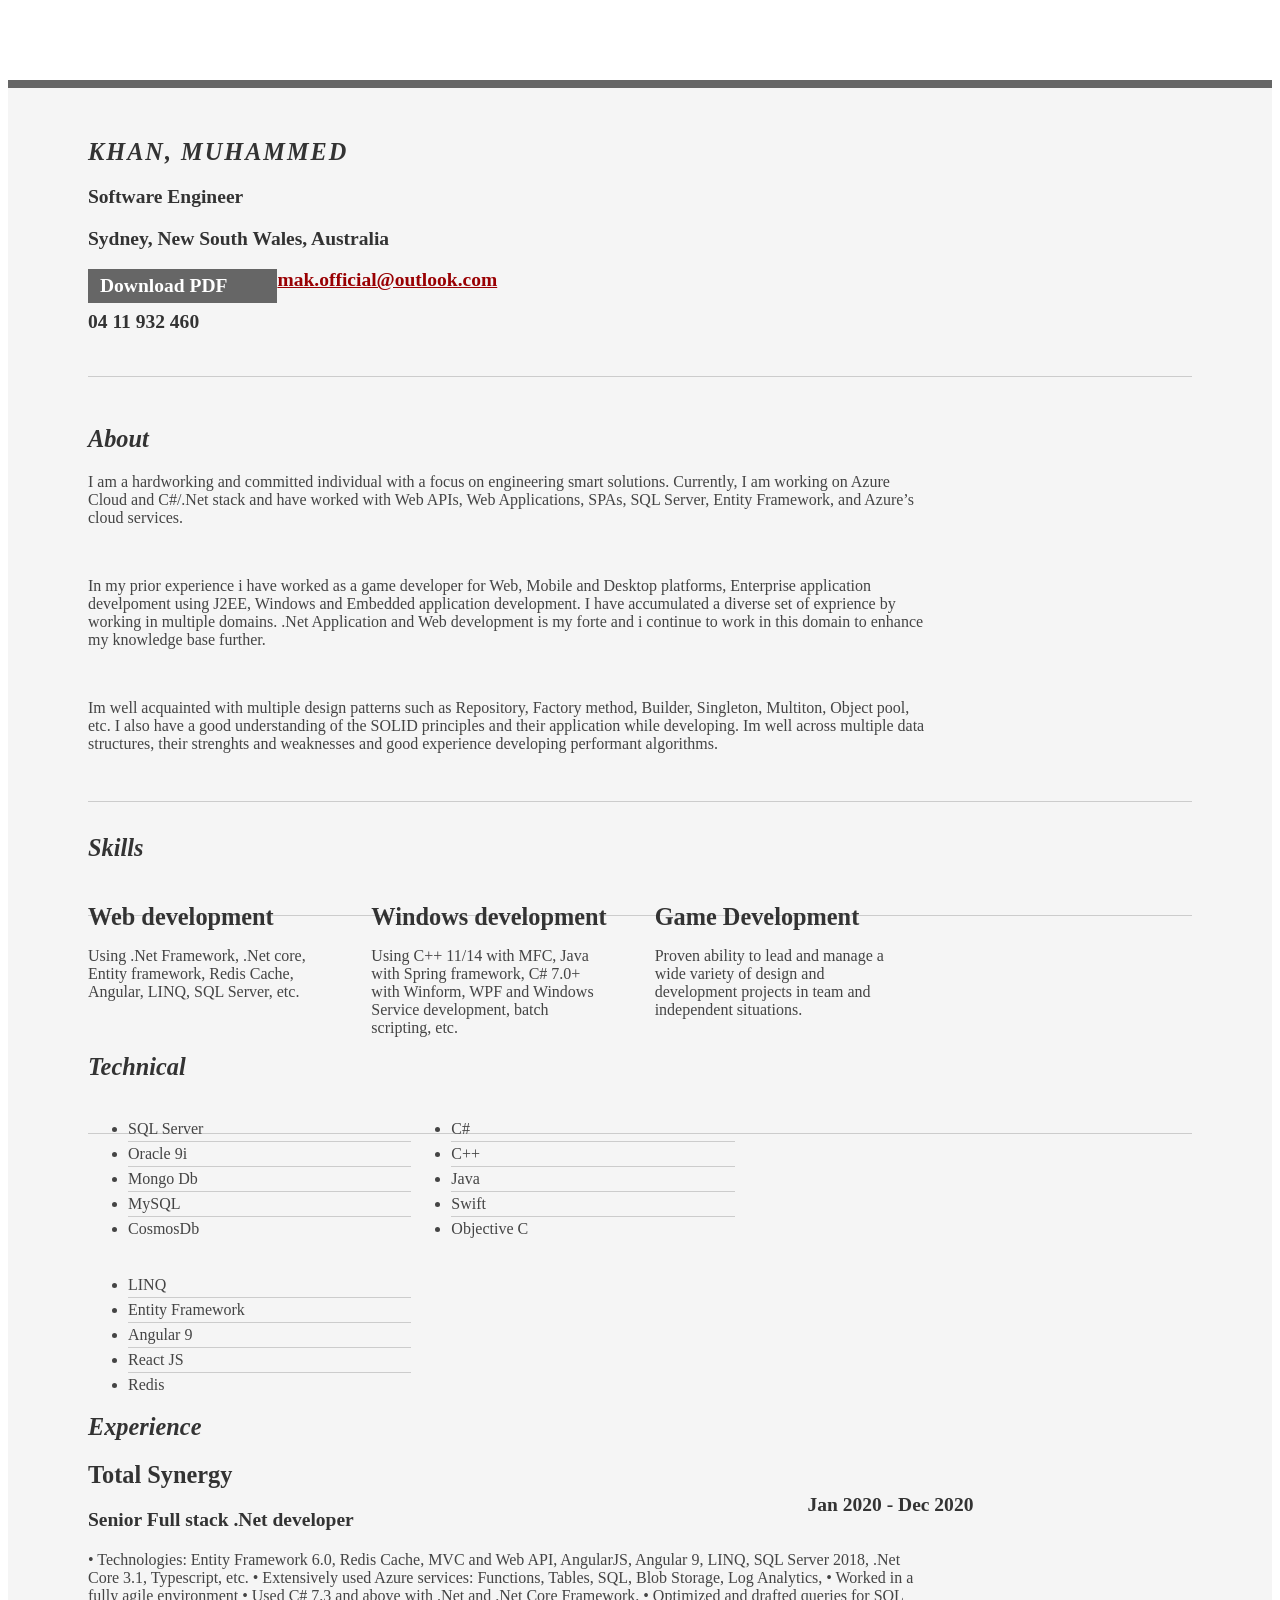
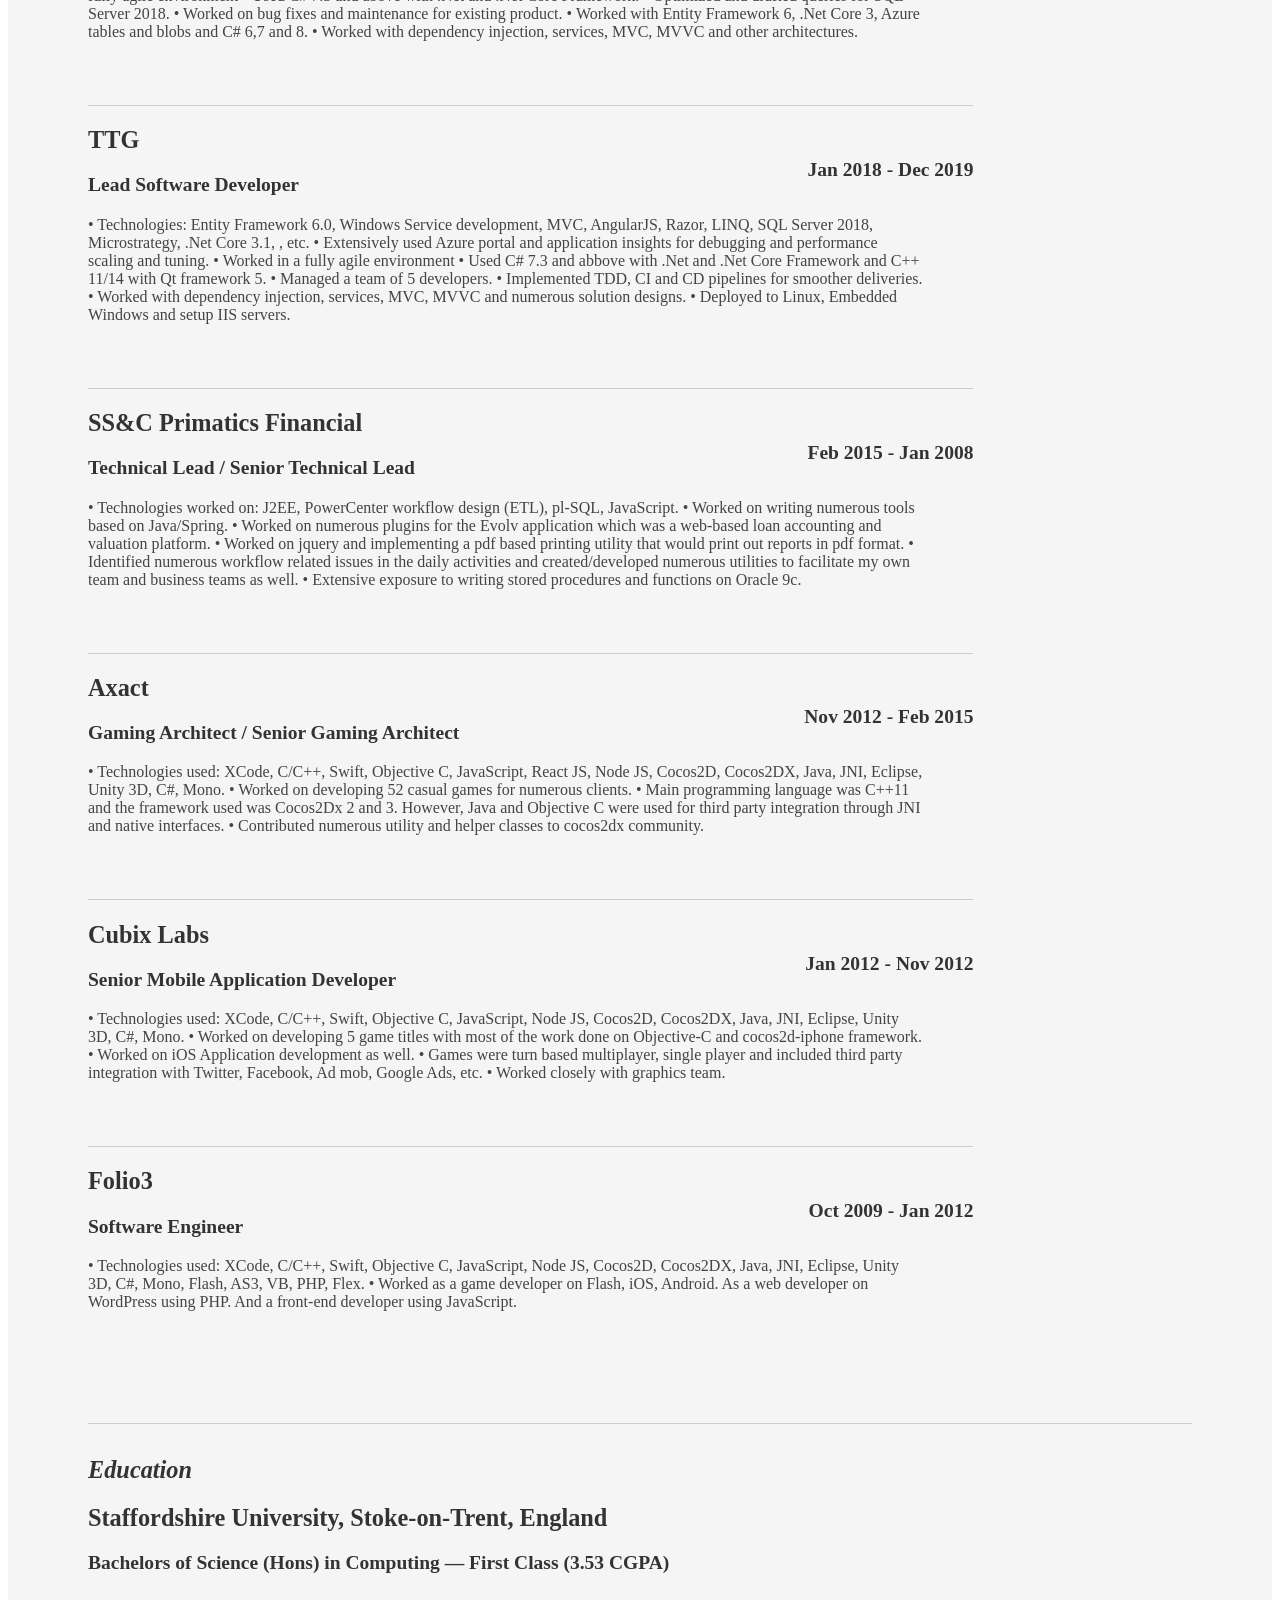
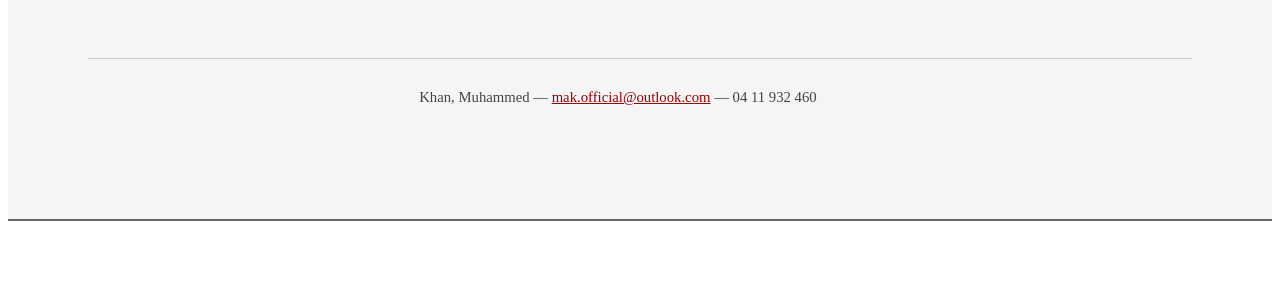
==== index.html @ 6947b2d6 "added icons" ====
<!DOCTYPE html PUBLIC "-//W3C//DTD XHTML 1.0 Strict//EN" "http://www.w3.org/TR/xhtml1/DTD/xhtml1-strict.dtd">
<html>
<head>

	<title>Khan, Muhammed | Software Engineer | mak.official@outlook.com</title>
	<meta http-equiv="content-type" content="text/html; charset=utf-8" />

	<meta name="keywords" content="" />
	<meta name="description" content="" />

	<link rel="apple-touch-icon" sizes="57x57" href="ico/apple-icon-57x57.png">
	<link rel="apple-touch-icon" sizes="60x60" href="ico/apple-icon-60x60.png">
	<link rel="apple-touch-icon" sizes="72x72" href="ico/apple-icon-72x72.png">
	<link rel="apple-touch-icon" sizes="76x76" href="ico/apple-icon-76x76.png">
	<link rel="apple-touch-icon" sizes="114x114" href="ico/apple-icon-114x114.png">
	<link rel="apple-touch-icon" sizes="120x120" href="ico/apple-icon-120x120.png">
	<link rel="apple-touch-icon" sizes="144x144" href="ico/apple-icon-144x144.png">
	<link rel="apple-touch-icon" sizes="152x152" href="ico/apple-icon-152x152.png">
	<link rel="apple-touch-icon" sizes="180x180" href="ico/apple-icon-180x180.png">
	<link rel="icon" type="image/png" sizes="192x192"  href="ico/android-icon-192x192.png">
	<link rel="icon" type="image/png" sizes="32x32" href="ico/favicon-32x32.png">
	<link rel="icon" type="image/png" sizes="96x96" href="ico/favicon-96x96.png">
	<link rel="icon" type="image/png" sizes="16x16" href="ico/favicon-16x16.png">
	<link rel="manifest" href="ico/manifest.json">
	<meta name="msapplication-TileColor" content="#ffffff">
	<meta name="msapplication-TileImage" content="ico/ms-icon-144x144.png">
	<meta name="theme-color" content="#ffffff">

	<link rel="stylesheet" type="text/css" href="http://yui.yahooapis.com/2.7.0/build/reset-fonts-grids/reset-fonts-grids.css" media="all" /> 
	<link rel="stylesheet" type="text/css" href="resume.css" media="all" />

</head>
<body>

<div id="doc2" class="yui-t7">
	<div id="inner">
	
		<div id="hd">
			<div class="yui-gc">
				<div class="yui-u first">
					<h2><b>Khan, Muhammed</b></h2>
					<h3>Software Engineer</h3>
					<h3>Sydney, New South Wales, Australia</h3>
				</div>

				<div class="yui-u">
					<div class="contact-info">
						<h3><a id="pdf" href="./resume-2020.pdf">Download PDF</a></h3>
						<h3><a href="mailto:name@yourdomain.com">mak.official@outlook.com</a></h3>
						<h3>04 11 932 460</h3>
					</div><!--// .contact-info -->
				</div>
			</div><!--// .yui-gc -->
		</div><!--// hd -->

		<div id="bd">
			<div id="yui-main">
				<div class="yui-b">

					<div class="yui-gf">
						<div class="yui-u first">
							<h2>About</h2>
						</div>
						<div class="yui-u">
							<p>
								I am a hardworking and committed individual with a focus on engineering smart solutions. Currently, I am working on Azure Cloud and C#/.Net stack and have worked with Web APIs, Web Applications, SPAs, SQL Server, Entity Framework, and Azure’s cloud services. 
							</p>
							&nbsp;
							<p>
								In my prior experience i have worked as a game developer for Web, Mobile and Desktop platforms, Enterprise application develpoment using J2EE, Windows and Embedded application development. I have accumulated a diverse set of exprience by working in multiple domains. .Net Application and Web development is my forte and i continue to work in this domain to enhance my knowledge base further. 
							</p>
							&nbsp;
							<p>
								Im well acquainted with multiple design patterns such as Repository, Factory method, Builder, Singleton, Multiton, Object pool, etc. I also have a good understanding of the SOLID principles and their application while developing. Im well across multiple data structures, their strenghts and weaknesses and good experience developing performant algorithms. 
							</p>
						</div>
					</div><!--// .yui-gf -->

					<div class="yui-gf">
						<div class="yui-u first">
							<h2>Skills</h2>
						</div>
						<div class="yui-u">
							<div class="talent">
								<h2>Web development</h2>
								<p>Using .Net Framework, .Net core, Entity framework, Redis Cache, Angular, LINQ, SQL Server, etc.</p>
							</div>

							<div class="talent">
								<h2>Windows development</h2>
								<p>Using C++ 11/14 with MFC, Java with Spring framework, C# 7.0+ with Winform, WPF and Windows Service development, batch scripting, etc.</p>
							</div>

							<div class="talent">
								<h2>Game Development</h2>
								<p>Proven ability to lead and manage a wide variety of design and development projects in team and independent situations.</p>
							</div>
						</div>
					</div><!--// .yui-gf -->

					<div class="yui-gf">
						<div class="yui-u first">
							<h2>Technical</h2>
						</div>
						<div class="yui-u">
							<ul class="talent">
								<li>SQL Server</li>
								<li>Oracle 9i</li>
								<li>Mongo Db</li>
								<li>MySQL</li>
								<li class="last">CosmosDb</li>
							</ul>

							<ul class="talent">
								<li>C#</li>
								<li>C++</li>
								<li>Java</li>
								<li>Swift</li>
								<li class="last">Objective C</li>
							</ul>

							<ul class="talent">
								<li>LINQ</li>
								<li>Entity Framework</li>
								<li>Angular 9</li>
								<li>React JS</li>
								<li class="last">Redis</li>
							</ul>
						</div>
					</div><!--// .yui-gf-->

					<div class="yui-gf">
	
						<div class="yui-u first">
							<h2>Experience</h2>
						</div><!--// .yui-u -->

						<div class="yui-u">

							<div class="job">
								<h2>Total Synergy</h2>
								<h3>Senior Full stack .Net developer</h3>
								<h4>Jan 2020 - Dec 2020</h4>
								<p> •	Technologies: Entity Framework 6.0, Redis Cache, MVC and Web API, AngularJS, Angular 9, LINQ, SQL Server 2018, .Net Core 3.1, Typescript, etc. 
									•	Extensively used Azure services: Functions, Tables, SQL, Blob Storage, Log Analytics, 
									•	Worked in a fully agile environment
									•	Used C# 7.3 and above with .Net and .Net Core Framework. 
									•	Optimized and drafted queries for SQL Server 2018.
									•	Worked on bug fixes and maintenance for existing product. 
									•	Worked with Entity Framework 6, .Net Core 3, Azure tables and blobs and C# 6,7 and 8. 
									•	Worked with dependency injection, services, MVC, MVVC and other architectures.  
							    </p>
							</div>

							<div class="job">
								<h2>TTG</h2>
								<h3>Lead Software Developer</h3>
								<h4>Jan 2018 - Dec 2019</h4>
								<p> •	Technologies: Entity Framework 6.0, Windows Service development, MVC, AngularJS, Razor, LINQ, SQL Server 2018, Microstrategy, .Net Core 3.1, , etc. 
									•	Extensively used Azure portal and application insights for debugging and performance scaling and tuning. 
									•	Worked in a fully agile environment
									•	Used C# 7.3 and abbove with .Net and .Net Core Framework and C++ 11/14 with Qt framework 5.
									•	Managed a team of 5 developers. 
									•	Implemented TDD, CI and CD pipelines for smoother deliveries. 
									•	Worked with dependency injection, services, MVC, MVVC and numerous solution designs. 
									•	Deployed to Linux, Embedded Windows and setup IIS servers. 
							    </p>
							</div>

							<div class="job">
								<h2>SS&C Primatics Financial</h2>
								<h3>Technical Lead / Senior Technical Lead</h3>
								<h4>Feb 2015 - Jan 2008</h4>
								<p> •	Technologies worked on: J2EE, PowerCenter workflow design (ETL), pl-SQL, JavaScript.
									•	Worked on writing numerous tools based on Java/Spring.
									•	Worked on numerous plugins for the Evolv application which was a web-based loan accounting and valuation platform.
									•	Worked on jquery and implementing a pdf based printing utility that would print out reports in pdf format. 
									•	Identified numerous workflow related issues in the daily activities and created/developed numerous utilities to facilitate my own team and business teams as well. 
									•	Extensive exposure to writing stored procedures and functions on Oracle 9c. 
								</p>
							</div>

							<div class="job">
								<h2>Axact</h2>
								<h3>Gaming Architect / Senior Gaming Architect</h3>
								<h4>Nov 2012 - Feb 2015</h4>
								<p> •	Technologies used: XCode, C/C++, Swift, Objective C, JavaScript, React JS, Node JS, Cocos2D, Cocos2DX, Java, JNI, Eclipse, Unity 3D, C#, Mono. 
									•	Worked on developing 52 casual games for numerous clients.
									•	Main programming language was C++11 and the framework used was Cocos2Dx 2 and 3. However, Java and Objective C were used for third party integration through JNI and native interfaces. 
									•	Contributed numerous utility and helper classes to cocos2dx community. 
								</p>
							</div>

							<div class="job">
								<h2>Cubix Labs</h2>
								<h3>Senior Mobile Application Developer</h3>
								<h4>Jan 2012 - Nov 2012</h4>
								<p> •	Technologies used: XCode, C/C++, Swift, Objective C, JavaScript, Node JS, Cocos2D, Cocos2DX, Java, JNI, Eclipse, Unity 3D, C#, Mono. 
									•	Worked on developing 5 game titles with most of the work done on Objective-C and cocos2d-iphone framework. 
									•	Worked on iOS Application development as well. 
									•	Games were turn based multiplayer, single player and included third party integration with Twitter, Facebook, Ad mob, Google Ads, etc. 
									•	Worked closely with graphics team. 
								</p>
							</div>

							<div class="job last">
								<h2>Folio3</h2>
								<h3>Software Engineer</h3>
								<h4>Oct 2009 - Jan 2012</h4>
								<p> •	Technologies used: XCode, C/C++, Swift, Objective C, JavaScript, Node JS, Cocos2D, Cocos2DX, Java, JNI, Eclipse, Unity 3D, C#, Mono, Flash, AS3, VB, PHP, Flex. 
									•	Worked as a game developer on Flash, iOS, Android. As a web developer on WordPress using PHP. And a front-end developer using JavaScript. 
								</p>
							</div>

						</div><!--// .yui-u -->
					</div><!--// .yui-gf -->


					<div class="yui-gf last">
						<div class="yui-u first">
							<h2>Education</h2>
						</div>
						<div class="yui-u">
							<h2>Staffordshire University, Stoke-on-Trent, England</h2>
							<h3>Bachelors of Science (Hons) in Computing &mdash; <strong>First Class (3.53 CGPA)</strong> </h3>
						</div>
					</div><!--// .yui-gf -->


				</div><!--// .yui-b -->
			</div><!--// yui-main -->
		</div><!--// bd -->

		<div id="ft">
			<p>Khan, Muhammed &mdash; <a href="mailto:name@yourdomain.com">mak.official@outlook.com</a> &mdash; 04 11 932 460</p>
		</div><!--// footer -->

	</div><!-- // inner -->


</div><!--// doc -->


</body>
</html>
---- resume.css ----
/*
---------------------------------------------------------------------------------
	STRIPPED DOWN RESUME TEMPLATE
    html resume

    v0.9: 5/28/09

    design and code by: thingsthatarebrown.com 
                        (matt brown)
---------------------------------------------------------------------------------
*/


.msg { padding: 10px; background: #222; position: relative; }
.msg h1 { color: #fff;  }
.msg a { margin-left: 20px; background: #408814; color: white; padding: 4px 8px; text-decoration: none; }
.msg a:hover { background: #266400; }

/* //-- yui-grids style overrides -- */
body { font-family: Georgia; color: #444; }
#inner { padding: 10px 80px; margin: 80px auto; background: #f5f5f5; border: solid #666; border-width: 8px 0 2px 0; }
.yui-gf { margin-bottom: 2em; padding-bottom: 2em; border-bottom: 1px solid #ccc; }

/* //-- header, body, footer -- */
#hd { margin: 2.5em 0 3em 0; padding-bottom: 1.5em; border-bottom: 1px solid #ccc }
#hd h2 { text-transform: uppercase; letter-spacing: 2px; }
#bd, #ft { margin-bottom: 2em; }

/* //-- footer -- */
#ft { padding: 1em 0 5em 0; font-size: 92%; border-top: 1px solid #ccc; text-align: center; }
#ft p { margin-bottom: 0; text-align: center;   }

/* //-- core typography and style -- */
#hd h1 { font-size: 48px; text-transform: uppercase; letter-spacing: 3px; }
h2 { font-size: 152% }
h3, h4 { font-size: 122%; }
h1, h2, h3, h4 { color: #333; }
p { font-size: 100%; line-height: 18px; padding-right: 3em; }
a { color: #990003 }
a:hover { text-decoration: none; }
strong { font-weight: bold; }
li { line-height: 24px; border-bottom: 1px solid #ccc; }
p.enlarge { font-size: 144%; padding-right: 6.5em; line-height: 24px; }
p.enlarge span { color: #000 }
.contact-info { margin-top: 7px; }
.first h2 { font-style: italic; }
.last { border-bottom: 0 }


/* //-- section styles -- */

a#pdf { display: block; float: left; background: #666; color: white; padding: 6px 50px 6px 12px; margin-bottom: 6px; text-decoration: none;  }
a#pdf:hover { background: #222; }

.job { position: relative; margin-bottom: 1em; padding-bottom: 1em; border-bottom: 1px solid #ccc; }
.job h4 { position: absolute; top: 0.35em; right: 0 }
.job p { margin: 0.75em 0 3em 0; }

.last { border: none; }
.skills-list {  }
.skills-list ul { margin: 0; }
.skills-list li { margin: 3px 0; padding: 3px 0; }
.skills-list li span { font-size: 152%; display: block; margin-bottom: -2px; padding: 0 }
.talent { width: 32%; float: left }
.talent h2 { margin-bottom: 6px; }

#srt-ttab { margin-bottom: 100px; text-align: center;  }
#srt-ttab img.last { margin-top: 20px }

/* --// override to force 1/8th width grids -- */
.yui-gf .yui-u{width:80.2%;}
.yui-gf div.first{width:12.3%;}
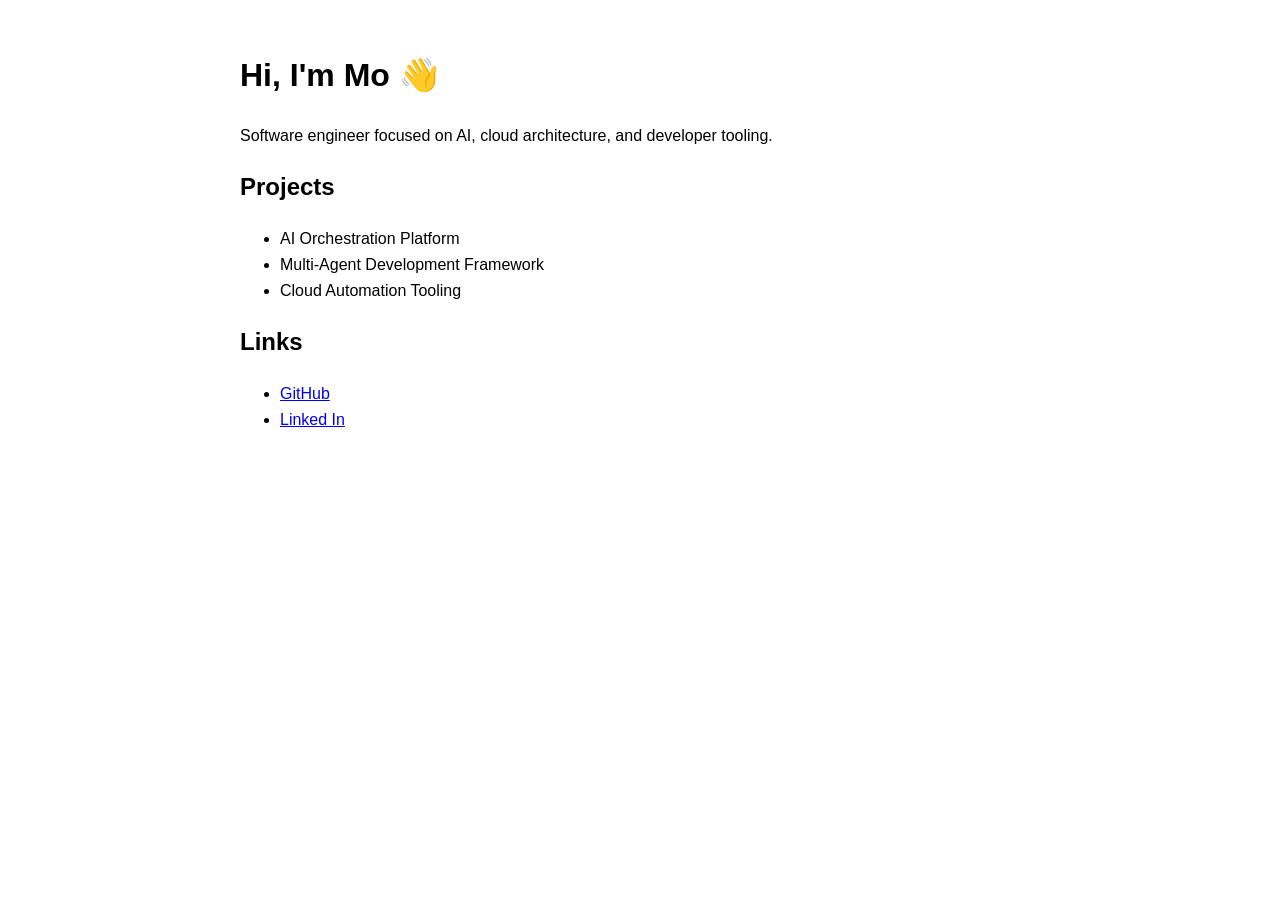
==== commit 60ee932d: "Add initial index.html for personal webpage" ====
--- a/index.html
+++ b/index.html
@@ -1,246 +1,34 @@
-<!DOCTYPE html PUBLIC "-//W3C//DTD XHTML 1.0 Strict//EN" "http://www.w3.org/TR/xhtml1/DTD/xhtml1-strict.dtd">
+<!DOCTYPE html>
 <html>
 <head>
-
-	<title>Khan, Muhammed | Software Engineer | mak.official@outlook.com</title>
-	<meta http-equiv="content-type" content="text/html; charset=utf-8" />
-
-	<meta name="keywords" content="" />
-	<meta name="description" content="" />
-
-	<link rel="apple-touch-icon" sizes="57x57" href="ico/apple-icon-57x57.png">
-	<link rel="apple-touch-icon" sizes="60x60" href="ico/apple-icon-60x60.png">
-	<link rel="apple-touch-icon" sizes="72x72" href="ico/apple-icon-72x72.png">
-	<link rel="apple-touch-icon" sizes="76x76" href="ico/apple-icon-76x76.png">
-	<link rel="apple-touch-icon" sizes="114x114" href="ico/apple-icon-114x114.png">
-	<link rel="apple-touch-icon" sizes="120x120" href="ico/apple-icon-120x120.png">
-	<link rel="apple-touch-icon" sizes="144x144" href="ico/apple-icon-144x144.png">
-	<link rel="apple-touch-icon" sizes="152x152" href="ico/apple-icon-152x152.png">
-	<link rel="apple-touch-icon" sizes="180x180" href="ico/apple-icon-180x180.png">
-	<link rel="icon" type="image/png" sizes="192x192"  href="ico/android-icon-192x192.png">
-	<link rel="icon" type="image/png" sizes="32x32" href="ico/favicon-32x32.png">
-	<link rel="icon" type="image/png" sizes="96x96" href="ico/favicon-96x96.png">
-	<link rel="icon" type="image/png" sizes="16x16" href="ico/favicon-16x16.png">
-	<link rel="manifest" href="ico/manifest.json">
-	<meta name="msapplication-TileColor" content="#ffffff">
-	<meta name="msapplication-TileImage" content="ico/ms-icon-144x144.png">
-	<meta name="theme-color" content="#ffffff">
-
-	<link rel="stylesheet" type="text/css" href="http://yui.yahooapis.com/2.7.0/build/reset-fonts-grids/reset-fonts-grids.css" media="all" /> 
-	<link rel="stylesheet" type="text/css" href="resume.css" media="all" />
-
+  <title>Muhammed Ali Khan</title>
+  <style>
+    body {
+      font-family: Arial, sans-serif;
+      max-width: 800px;
+      margin: 50px auto;
+      line-height: 1.6;
+    }
+  </style>
 </head>
 <body>
+  <h1>Hi, I'm Mo 👋</h1>
 
-<div id="doc2" class="yui-t7">
-	<div id="inner">
-	
-		<div id="hd">
-			<div class="yui-gc">
-				<div class="yui-u first">
-					<h2><b>Khan, Muhammed</b></h2>
-					<h3>Software Engineer</h3>
-					<h3>Sydney, New South Wales, Australia</h3>
-				</div>
+  <p>
+    Software engineer focused on AI, cloud architecture, and developer tooling.
+  </p>
 
-				<div class="yui-u">
-					<div class="contact-info">
-						<h3><a id="pdf" href="./resume-2020.pdf">Download PDF</a></h3>
-						<h3><a href="mailto:name@yourdomain.com">mak.official@outlook.com</a></h3>
-						<h3>04 11 932 460</h3>
-					</div><!--// .contact-info -->
-				</div>
-			</div><!--// .yui-gc -->
-		</div><!--// hd -->
+  <h2>Projects</h2>
+  <ul>
+    <li>AI Orchestration Platform</li>
+    <li>Multi-Agent Development Framework</li>
+    <li>Cloud Automation Tooling</li>
+  </ul>
 
-		<div id="bd">
-			<div id="yui-main">
-				<div class="yui-b">
-
-					<div class="yui-gf">
-						<div class="yui-u first">
-							<h2>About</h2>
-						</div>
-						<div class="yui-u">
-							<p>
-								I am a hardworking and committed individual with a focus on engineering smart solutions. Currently, I am working on Azure Cloud and C#/.Net stack and have worked with Web APIs, Web Applications, SPAs, SQL Server, Entity Framework, and Azure’s cloud services. 
-							</p>
-							&nbsp;
-							<p>
-								In my prior experience i have worked as a game developer for Web, Mobile and Desktop platforms, Enterprise application develpoment using J2EE, Windows and Embedded application development. I have accumulated a diverse set of exprience by working in multiple domains. .Net Application and Web development is my forte and i continue to work in this domain to enhance my knowledge base further. 
-							</p>
-							&nbsp;
-							<p>
-								Im well acquainted with multiple design patterns such as Repository, Factory method, Builder, Singleton, Multiton, Object pool, etc. I also have a good understanding of the SOLID principles and their application while developing. Im well across multiple data structures, their strenghts and weaknesses and good experience developing performant algorithms. 
-							</p>
-						</div>
-					</div><!--// .yui-gf -->
-
-					<div class="yui-gf">
-						<div class="yui-u first">
-							<h2>Skills</h2>
-						</div>
-						<div class="yui-u">
-							<div class="talent">
-								<h2>Web development</h2>
-								<p>Using .Net Framework, .Net core, Entity framework, Redis Cache, Angular, LINQ, SQL Server, etc.</p>
-							</div>
-
-							<div class="talent">
-								<h2>Windows development</h2>
-								<p>Using C++ 11/14 with MFC, Java with Spring framework, C# 7.0+ with Winform, WPF and Windows Service development, batch scripting, etc.</p>
-							</div>
-
-							<div class="talent">
-								<h2>Game Development</h2>
-								<p>Proven ability to lead and manage a wide variety of design and development projects in team and independent situations.</p>
-							</div>
-						</div>
-					</div><!--// .yui-gf -->
-
-					<div class="yui-gf">
-						<div class="yui-u first">
-							<h2>Technical</h2>
-						</div>
-						<div class="yui-u">
-							<ul class="talent">
-								<li>SQL Server</li>
-								<li>Oracle 9i</li>
-								<li>Mongo Db</li>
-								<li>MySQL</li>
-								<li class="last">CosmosDb</li>
-							</ul>
-
-							<ul class="talent">
-								<li>C#</li>
-								<li>C++</li>
-								<li>Java</li>
-								<li>Swift</li>
-								<li class="last">Objective C</li>
-							</ul>
-
-							<ul class="talent">
-								<li>LINQ</li>
-								<li>Entity Framework</li>
-								<li>Angular 9</li>
-								<li>React JS</li>
-								<li class="last">Redis</li>
-							</ul>
-						</div>
-					</div><!--// .yui-gf-->
-
-					<div class="yui-gf">
-	
-						<div class="yui-u first">
-							<h2>Experience</h2>
-						</div><!--// .yui-u -->
-
-						<div class="yui-u">
-
-							<div class="job">
-								<h2>Total Synergy</h2>
-								<h3>Senior Full stack .Net developer</h3>
-								<h4>Jan 2020 - Dec 2020</h4>
-								<p> •	Technologies: Entity Framework 6.0, Redis Cache, MVC and Web API, AngularJS, Angular 9, LINQ, SQL Server 2018, .Net Core 3.1, Typescript, etc. 
-									•	Extensively used Azure services: Functions, Tables, SQL, Blob Storage, Log Analytics, 
-									•	Worked in a fully agile environment
-									•	Used C# 7.3 and above with .Net and .Net Core Framework. 
-									•	Optimized and drafted queries for SQL Server 2018.
-									•	Worked on bug fixes and maintenance for existing product. 
-									•	Worked with Entity Framework 6, .Net Core 3, Azure tables and blobs and C# 6,7 and 8. 
-									•	Worked with dependency injection, services, MVC, MVVC and other architectures.  
-							    </p>
-							</div>
-
-							<div class="job">
-								<h2>TTG</h2>
-								<h3>Lead Software Developer</h3>
-								<h4>Jan 2018 - Dec 2019</h4>
-								<p> •	Technologies: Entity Framework 6.0, Windows Service development, MVC, AngularJS, Razor, LINQ, SQL Server 2018, Microstrategy, .Net Core 3.1, , etc. 
-									•	Extensively used Azure portal and application insights for debugging and performance scaling and tuning. 
-									•	Worked in a fully agile environment
-									•	Used C# 7.3 and abbove with .Net and .Net Core Framework and C++ 11/14 with Qt framework 5.
-									•	Managed a team of 5 developers. 
-									•	Implemented TDD, CI and CD pipelines for smoother deliveries. 
-									•	Worked with dependency injection, services, MVC, MVVC and numerous solution designs. 
-									•	Deployed to Linux, Embedded Windows and setup IIS servers. 
-							    </p>
-							</div>
-
-							<div class="job">
-								<h2>SS&C Primatics Financial</h2>
-								<h3>Technical Lead / Senior Technical Lead</h3>
-								<h4>Feb 2015 - Jan 2008</h4>
-								<p> •	Technologies worked on: J2EE, PowerCenter workflow design (ETL), pl-SQL, JavaScript.
-									•	Worked on writing numerous tools based on Java/Spring.
-									•	Worked on numerous plugins for the Evolv application which was a web-based loan accounting and valuation platform.
-									•	Worked on jquery and implementing a pdf based printing utility that would print out reports in pdf format. 
-									•	Identified numerous workflow related issues in the daily activities and created/developed numerous utilities to facilitate my own team and business teams as well. 
-									•	Extensive exposure to writing stored procedures and functions on Oracle 9c. 
-								</p>
-							</div>
-
-							<div class="job">
-								<h2>Axact</h2>
-								<h3>Gaming Architect / Senior Gaming Architect</h3>
-								<h4>Nov 2012 - Feb 2015</h4>
-								<p> •	Technologies used: XCode, C/C++, Swift, Objective C, JavaScript, React JS, Node JS, Cocos2D, Cocos2DX, Java, JNI, Eclipse, Unity 3D, C#, Mono. 
-									•	Worked on developing 52 casual games for numerous clients.
-									•	Main programming language was C++11 and the framework used was Cocos2Dx 2 and 3. However, Java and Objective C were used for third party integration through JNI and native interfaces. 
-									•	Contributed numerous utility and helper classes to cocos2dx community. 
-								</p>
-							</div>
-
-							<div class="job">
-								<h2>Cubix Labs</h2>
-								<h3>Senior Mobile Application Developer</h3>
-								<h4>Jan 2012 - Nov 2012</h4>
-								<p> •	Technologies used: XCode, C/C++, Swift, Objective C, JavaScript, Node JS, Cocos2D, Cocos2DX, Java, JNI, Eclipse, Unity 3D, C#, Mono. 
-									•	Worked on developing 5 game titles with most of the work done on Objective-C and cocos2d-iphone framework. 
-									•	Worked on iOS Application development as well. 
-									•	Games were turn based multiplayer, single player and included third party integration with Twitter, Facebook, Ad mob, Google Ads, etc. 
-									•	Worked closely with graphics team. 
-								</p>
-							</div>
-
-							<div class="job last">
-								<h2>Folio3</h2>
-								<h3>Software Engineer</h3>
-								<h4>Oct 2009 - Jan 2012</h4>
-								<p> •	Technologies used: XCode, C/C++, Swift, Objective C, JavaScript, Node JS, Cocos2D, Cocos2DX, Java, JNI, Eclipse, Unity 3D, C#, Mono, Flash, AS3, VB, PHP, Flex. 
-									•	Worked as a game developer on Flash, iOS, Android. As a web developer on WordPress using PHP. And a front-end developer using JavaScript. 
-								</p>
-							</div>
-
-						</div><!--// .yui-u -->
-					</div><!--// .yui-gf -->
-
-
-					<div class="yui-gf last">
-						<div class="yui-u first">
-							<h2>Education</h2>
-						</div>
-						<div class="yui-u">
-							<h2>Staffordshire University, Stoke-on-Trent, England</h2>
-							<h3>Bachelors of Science (Hons) in Computing &mdash; <strong>First Class (3.53 CGPA)</strong> </h3>
-						</div>
-					</div><!--// .yui-gf -->
-
-
-				</div><!--// .yui-b -->
-			</div><!--// yui-main -->
-		</div><!--// bd -->
-
-		<div id="ft">
-			<p>Khan, Muhammed &mdash; <a href="mailto:name@yourdomain.com">mak.official@outlook.com</a> &mdash; 04 11 932 460</p>
-		</div><!--// footer -->
-
-	</div><!-- // inner -->
-
-
-</div><!--// doc -->
-
-
+  <h2>Links</h2>
+  <ul>
+    <li><a href="https://github.com/mak100186">GitHub</a></li>
+    <li><a href="https://www.linkedin.com/in/muhammed-ali-khan-a1a067223/">Linked In</a></li>
+  </ul>
 </body>
 </html>
-
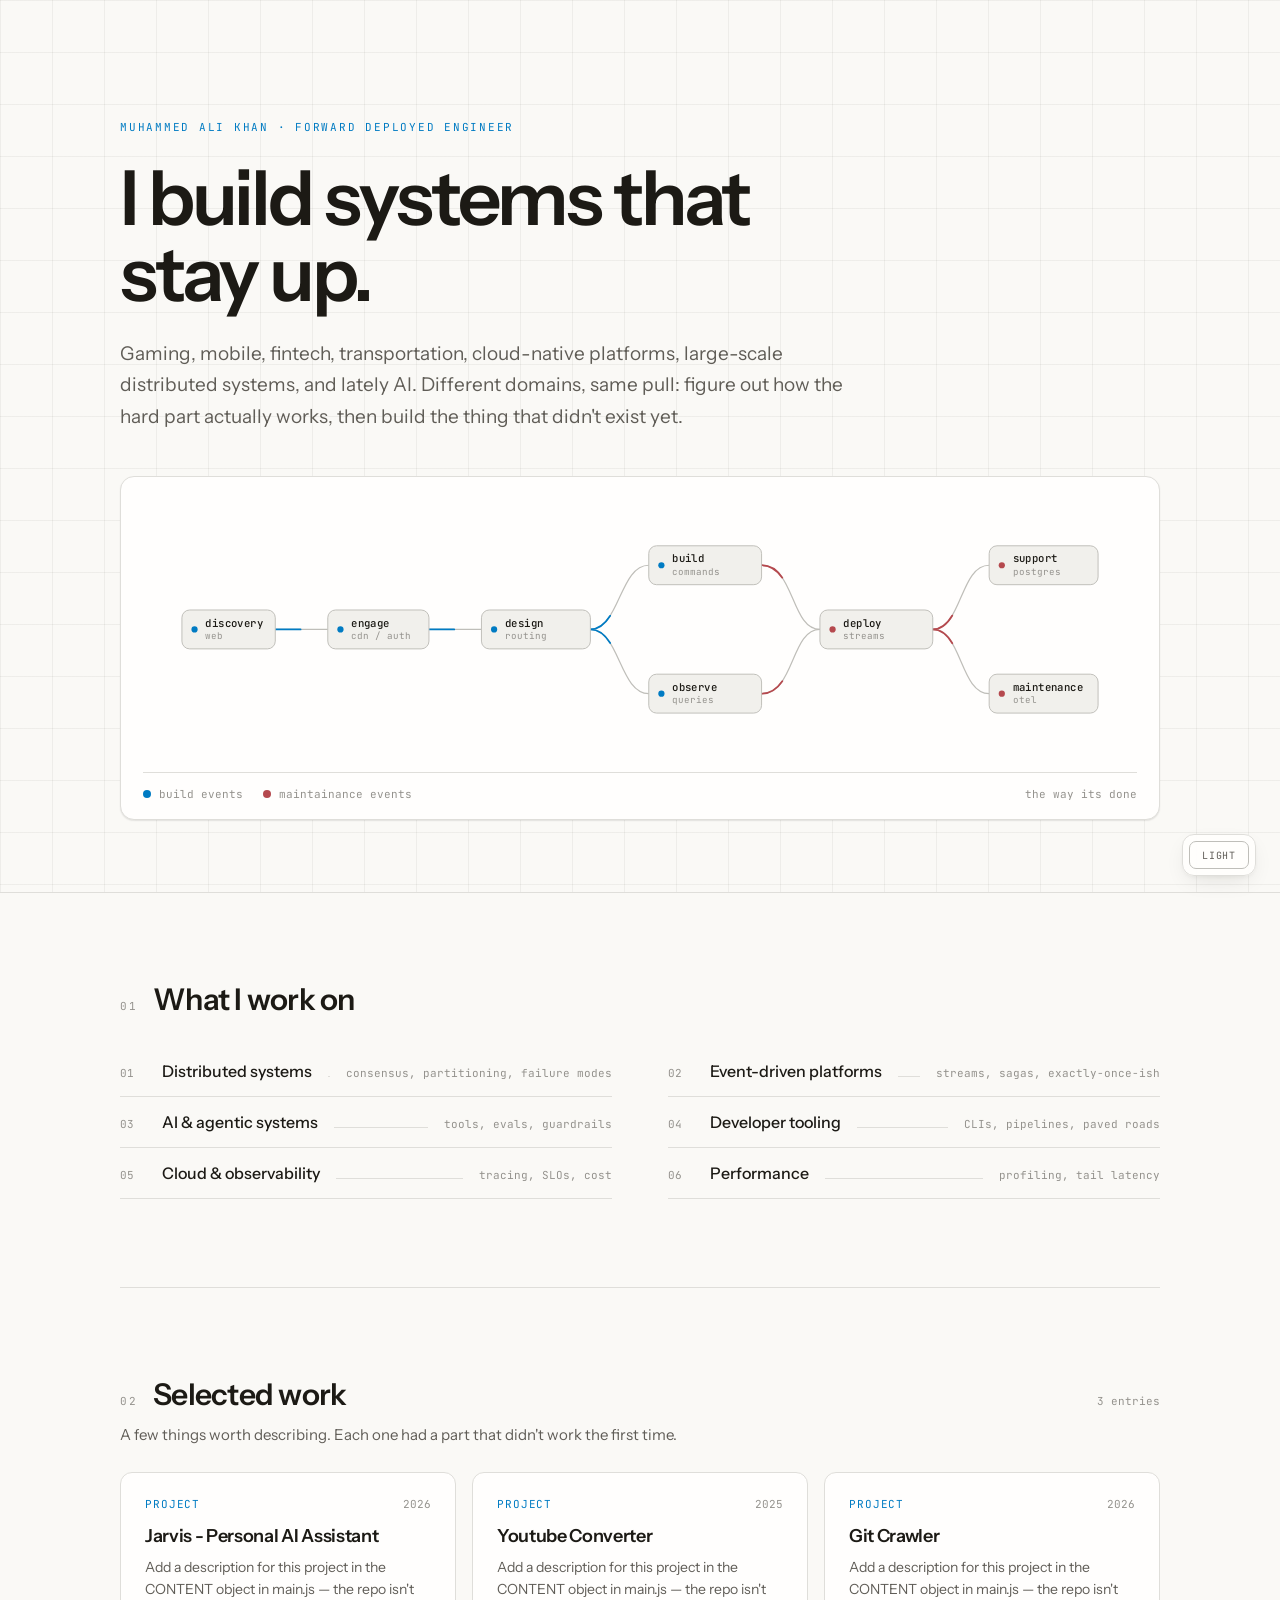
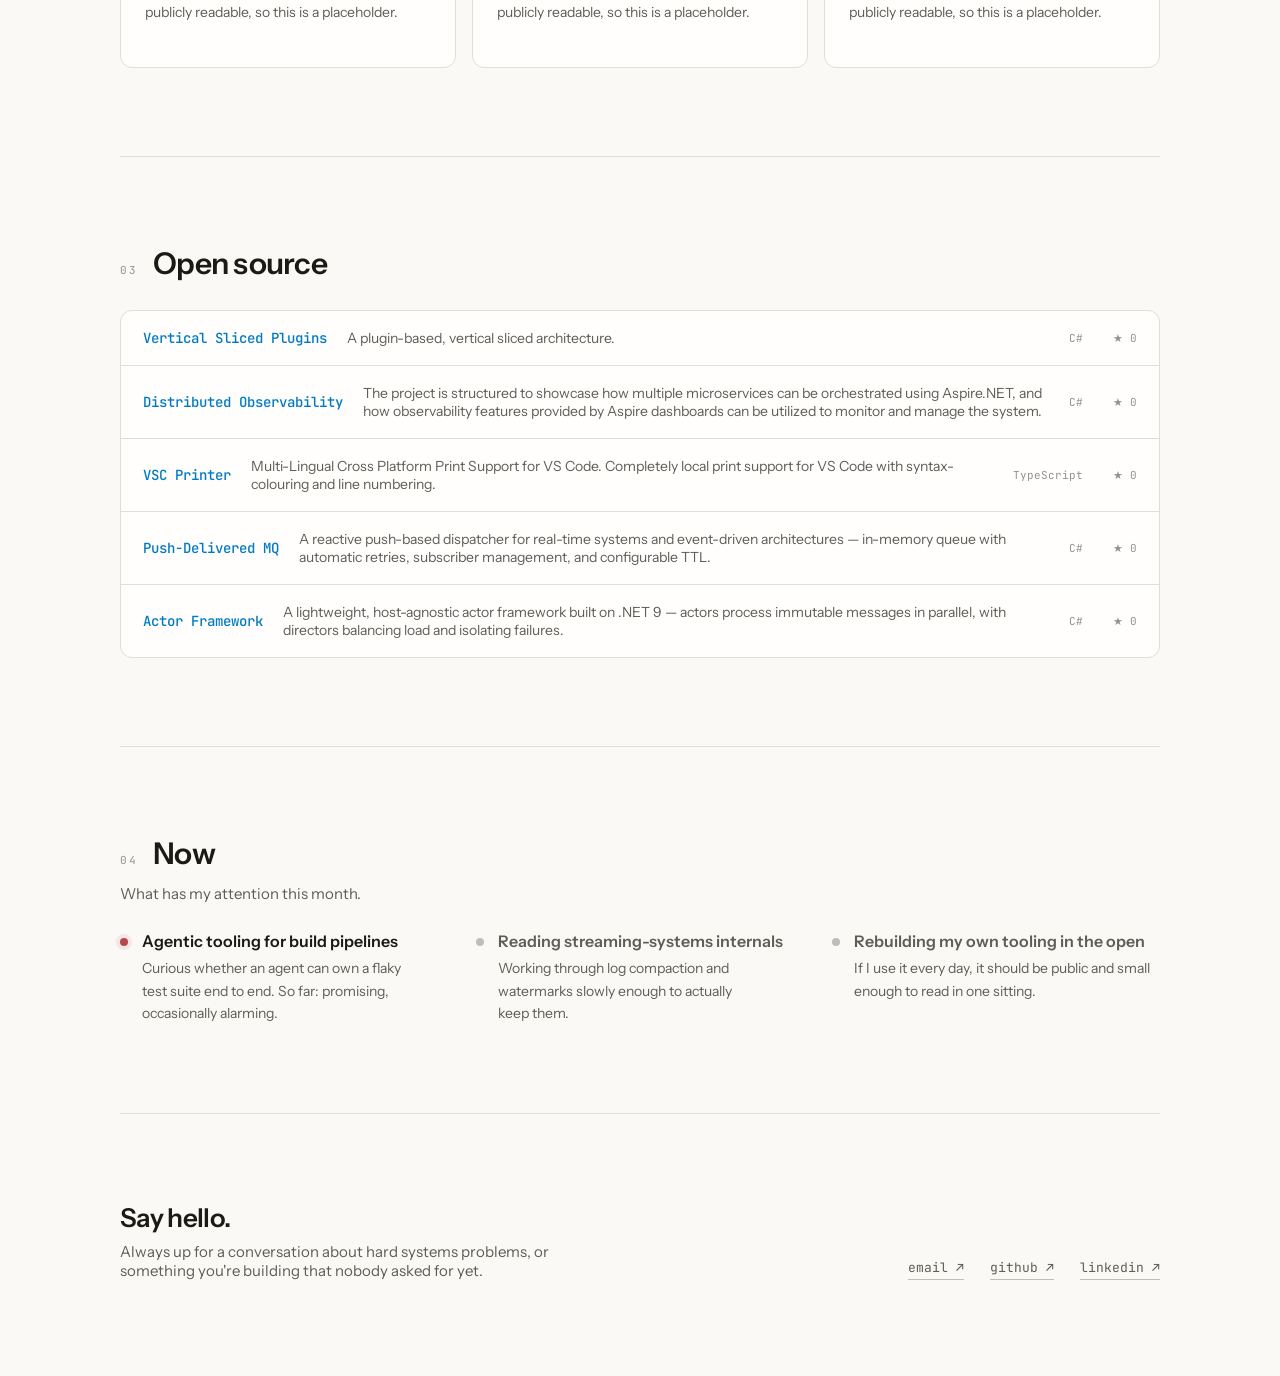
==== commit a282aedf: "fixes" ====
--- a/index.html
+++ b/index.html
@@ -1,34 +1,100 @@
 <!DOCTYPE html>
-<html>
+<html lang="en">
 <head>
-  <title>Muhammed Ali Khan</title>
-  <style>
-    body {
-      font-family: Arial, sans-serif;
-      max-width: 800px;
-      margin: 50px auto;
-      line-height: 1.6;
-    }
-  </style>
+  <meta charset="UTF-8" />
+  <meta name="viewport" content="width=device-width, initial-scale=1.0" />
+  <title>Muhammed Ali Khan — Software Engineer</title>
+  <meta name="description" content="I build systems that stay up. Personal site of Muhammed Ali Khan: distributed systems, event-driven platforms, AI, and developer tooling." />
+
+  <!-- Set html[data-theme] before first paint to avoid a flash. -->
+  <script>
+    (function () {
+      try {
+        var stored = localStorage.getItem("theme");
+        var theme = stored === "light" || stored === "dark"
+          ? stored
+          : (window.matchMedia("(prefers-color-scheme: dark)").matches ? "dark" : "light");
+        document.documentElement.dataset.theme = theme;
+      } catch (e) {}
+    })();
+  </script>
+
+  <link rel="preconnect" href="https://fonts.googleapis.com">
+  <link rel="preconnect" href="https://fonts.gstatic.com" crossorigin>
+  <link href="https://fonts.googleapis.com/css2?family=Instrument+Sans:ital,wght@0,400..700;1,400..700&family=JetBrains+Mono:wght@400;500;700&display=swap" rel="stylesheet">
+  <link rel="stylesheet" href="styles.css">
 </head>
 <body>
-  <h1>Hi, I'm Mo 👋</h1>
 
-  <p>
-    Software engineer focused on AI, cloud architecture, and developer tooling.
-  </p>
+  <div class="theme-toggle">
+    <button id="theme-toggle" class="theme-toggle__btn" type="button" aria-pressed="false" aria-label="Toggle color theme">light</button>
+  </div>
 
-  <h2>Projects</h2>
-  <ul>
-    <li>AI Orchestration Platform</li>
-    <li>Multi-Agent Development Framework</li>
-    <li>Cloud Automation Tooling</li>
-  </ul>
+  <header class="hero" id="hero">
+    <div class="hero__inner">
+      <p class="eyebrow">Muhammed Ali Khan · Forward deployed engineer</p>
+      <h1 class="hero__title">I build systems that stay up.</h1>
+      <p class="hero__intro" id="intro"></p>
+    </div>
+    <div class="hero__diagram-wrap">
+      <div class="diagram-card">
+        <div id="diagram-mount"></div>
+        <div class="diagram-legend">
+          <span class="legend-item"><span class="legend-dot"></span>build events</span>
+          <span class="legend-item"><span class="legend-dot legend-dot--accent2"></span>maintainance events</span>
+          <span class="legend-note">the way its done</span>
+        </div>
+      </div>
+    </div>
+  </header>
 
-  <h2>Links</h2>
-  <ul>
-    <li><a href="https://github.com/mak100186">GitHub</a></li>
-    <li><a href="https://www.linkedin.com/in/muhammed-ali-khan-a1a067223/">Linked In</a></li>
-  </ul>
+  <main>
+
+    <section class="section" data-reveal id="work">
+      <div class="section-header">
+        <span class="section-ordinal" aria-hidden="true">01</span>
+        <h2>What I work on</h2>
+      </div>
+      <div class="domain-list" id="domain-list"></div>
+    </section>
+
+    <section class="section" data-reveal id="selected-work">
+      <div class="section-header section-header--tight">
+        <span class="section-ordinal" aria-hidden="true">02</span>
+        <h2>Selected work</h2>
+        <span class="section-meta" id="work-count"></span>
+      </div>
+      <p class="section-sub">A few things worth describing. Each one had a part that didn't work the first time.</p>
+      <div class="work-grid" id="work-grid"></div>
+    </section>
+
+    <section class="section" data-reveal id="open-source">
+      <div class="section-header">
+        <span class="section-ordinal" aria-hidden="true">03</span>
+        <h2>Open source</h2>
+      </div>
+      <div class="os-list" id="os-list"></div>
+    </section>
+
+    <section class="section" data-reveal id="now">
+      <div class="section-header section-header--tight">
+        <span class="section-ordinal" aria-hidden="true">04</span>
+        <h2>Now</h2>
+      </div>
+      <p class="section-sub">What has my attention this month.</p>
+      <div class="now-grid" id="now-grid"></div>
+    </section>
+
+    <footer class="site-footer" data-reveal>
+      <div>
+        <div class="site-footer__lead">Say hello.</div>
+        <div class="site-footer__body">Always up for a conversation about hard systems problems, or something you're building that nobody asked for yet.</div>
+      </div>
+      <div class="site-footer__links" id="footer-links"></div>
+    </footer>
+
+  </main>
+
+  <script src="main.js"></script>
 </body>
 </html>
--- a/styles.css
+++ b/styles.css
@@ -0,0 +1,560 @@
+/* Design tokens — personal site of Muhammed Ali Khan
+   Light is the default; dark is opted into with data-theme="dark" on <html>.
+   Colors are authored in oklch so light/dark stay perceptually matched. */
+
+:root {
+  /* Surfaces — warm neutral */
+  --bg:            oklch(0.982 0.004 95);
+  --surface:       oklch(0.998 0.002 95);
+  --surface-2:     oklch(0.955 0.005 95);
+
+  /* Ink */
+  --ink:           oklch(0.22 0.010 90);   /* headings, primary text */
+  --ink-2:         oklch(0.48 0.010 90);   /* body, secondary */
+  --ink-3:         oklch(0.66 0.008 90);   /* meta, mono labels */
+
+  /* Lines */
+  --line:          oklch(0.90 0.005 90);   /* hairlines, card borders */
+  --line-strong:   oklch(0.80 0.006 90);   /* control borders, diagram edges */
+
+  /* Accents — identical L and C, hue is the only variable */
+  --accent:        oklch(0.55 0.16 238);   /* blue — actions, request flow */
+  --accent-soft:   oklch(0.55 0.16 238 / 0.10);
+  --accent-2:      oklch(0.55 0.14 20);    /* warm coral — status, event flow */
+  --accent-2-soft: oklch(0.55 0.14 20 / 0.10);
+  --on-accent:     oklch(0.99 0 0);
+
+  /* Elevation */
+  --shadow-1: 0 1px 2px oklch(0.2 0.01 90 / 0.06), 0 1px 1px oklch(0.2 0.01 90 / 0.04);
+  --shadow-2: 0 8px 24px -8px oklch(0.2 0.01 90 / 0.14), 0 2px 6px -2px oklch(0.2 0.01 90 / 0.08);
+
+  /* Hero grid field */
+  --grid-line: oklch(0.2 0.01 90 / 0.05);
+
+  /* Spacing scale (4px base) */
+  --space-1: 4px;  --space-2: 8px;  --space-3: 12px; --space-4: 20px;
+  --space-5: 32px; --space-6: 48px; --space-7: 72px; --space-8: 96px;
+
+  /* Radius */
+  --radius-sm: 6px;   /* tags */
+  --radius-md: 8px;   /* buttons, inputs */
+  --radius-lg: 12px;  /* cards */
+  --radius-xl: 14px;  /* diagram panel */
+  --radius-pill: 999px;
+
+  /* Motion */
+  --dur-state: 160ms;
+  --dur-lift: 200ms;
+  --dur-theme: 240ms;
+  --dur-reveal: 560ms;
+  --ease-out: cubic-bezier(.22, 1, .36, 1);
+}
+
+html[data-theme="dark"] {
+  --bg:            oklch(0.168 0.006 90);
+  --surface:       oklch(0.205 0.006 90);
+  --surface-2:     oklch(0.248 0.007 90);
+  --ink:           oklch(0.965 0.004 95);
+  --ink-2:         oklch(0.72 0.008 95);
+  --ink-3:         oklch(0.55 0.008 95);
+  --line:          oklch(0.29 0.008 90);
+  --line-strong:   oklch(0.40 0.010 90);
+  --accent:        oklch(0.75 0.14 238);
+  --accent-soft:   oklch(0.75 0.14 238 / 0.14);
+  --accent-2:      oklch(0.80 0.13 20);
+  --accent-2-soft: oklch(0.80 0.13 20 / 0.14);
+  --on-accent:     oklch(0.16 0.01 238);
+  --shadow-1: 0 1px 2px oklch(0 0 0 / 0.4);
+  --shadow-2: 0 12px 32px -10px oklch(0 0 0 / 0.6), 0 2px 8px -2px oklch(0 0 0 / 0.4);
+  --grid-line: oklch(1 0 0 / 0.045);
+}
+
+/* Type — two families only */
+:root {
+  --font-sans: "Instrument Sans", ui-sans-serif, system-ui, sans-serif;
+  --font-mono: "JetBrains Mono", ui-monospace, SFMono-Regular, monospace;
+}
+
+*, *::before, *::after { box-sizing: border-box; }
+
+html { background: var(--bg); }
+
+body {
+  margin: 0;
+  min-height: 100vh;
+  background: var(--bg);
+  color: var(--ink);
+  font-family: var(--font-sans);
+  -webkit-font-smoothing: antialiased;
+  text-wrap: pretty;
+  transition: background var(--dur-theme) ease, color var(--dur-theme) ease;
+}
+
+a { color: var(--accent); text-underline-offset: 3px; }
+
+:focus-visible {
+  outline: 2px solid var(--accent);
+  outline-offset: 2px;
+}
+
+@keyframes dash      { to { stroke-dashoffset: -1000; } }
+@keyframes pulseNode { 0%,100% { opacity:.35; transform:scale(1);} 50% { opacity:.9; transform:scale(1.35);} }
+@media (prefers-reduced-motion: reduce) { * { animation: none !important; } }
+
+/* ---------------------------------------------------------------- */
+/* Theme toggle                                                      */
+/* ---------------------------------------------------------------- */
+
+.theme-toggle {
+  position: fixed;
+  right: 24px;
+  bottom: 24px;
+  z-index: 40;
+  padding: 6px;
+  border: 1px solid var(--line);
+  border-radius: var(--radius-lg);
+  background: color-mix(in oklch, var(--surface) 88%, transparent);
+  backdrop-filter: blur(12px);
+  box-shadow: var(--shadow-2);
+}
+
+.theme-toggle__btn {
+  height: 28px;
+  padding: 0 12px;
+  border-radius: 7px;
+  border: 1px solid var(--line-strong);
+  background: transparent;
+  color: var(--ink-2);
+  font-family: var(--font-mono);
+  font-size: 10px;
+  letter-spacing: 0.08em;
+  text-transform: uppercase;
+  cursor: pointer;
+  transition: all var(--dur-state) ease;
+}
+
+.theme-toggle__btn:hover {
+  border-color: var(--accent);
+  color: var(--accent);
+}
+
+/* ---------------------------------------------------------------- */
+/* Hero                                                               */
+/* ---------------------------------------------------------------- */
+
+.hero {
+  position: relative;
+  overflow: hidden;
+  border-bottom: 1px solid var(--line);
+  background-image:
+    linear-gradient(var(--grid-line) 1px, transparent 1px),
+    linear-gradient(90deg, var(--grid-line) 1px, transparent 1px);
+  background-size: 52px 52px;
+  background-repeat: repeat, repeat;
+}
+
+.hero__inner {
+  max-width: 1120px;
+  margin: 0 auto;
+  padding: clamp(72px, 11vw, 120px) clamp(20px, 5vw, 40px) 0;
+  position: relative;
+}
+
+.eyebrow {
+  font-family: var(--font-mono);
+  font-size: 11px;
+  letter-spacing: 0.16em;
+  text-transform: uppercase;
+  color: var(--accent);
+  margin: 0 0 26px;
+}
+
+.hero__title {
+  font-size: clamp(38px, 7.4vw, 76px);
+  line-height: 1.0;
+  letter-spacing: -0.04em;
+  font-weight: 600;
+  margin: 0 0 26px;
+  max-width: 15ch;
+}
+
+.hero__intro {
+  font-size: 19px;
+  line-height: 1.65;
+  color: var(--ink-2);
+  max-width: 56ch;
+  margin: 0 0 44px;
+}
+
+.hero__diagram-wrap {
+  max-width: 1120px;
+  margin: 0 auto;
+  padding: 0 clamp(20px, 5vw, 40px) 72px;
+}
+
+.diagram-card {
+  border: 1px solid var(--line);
+  border-radius: var(--radius-xl);
+  background: var(--surface);
+  padding: 26px 22px 18px;
+  box-shadow: var(--shadow-1);
+}
+
+.diagram-legend {
+  display: flex;
+  flex-wrap: wrap;
+  gap: 20px;
+  margin-top: 16px;
+  padding-top: 14px;
+  border-top: 1px solid var(--line);
+}
+
+.legend-item {
+  display: flex;
+  align-items: center;
+  gap: 8px;
+  font-family: var(--font-mono);
+  font-size: 11px;
+  color: var(--ink-3);
+}
+
+.legend-dot {
+  width: 8px;
+  height: 8px;
+  border-radius: 50%;
+  background: var(--accent);
+}
+
+.legend-dot--accent2 { background: var(--accent-2); }
+
+.legend-note {
+  font-family: var(--font-mono);
+  font-size: 11px;
+  color: var(--ink-3);
+  margin-left: auto;
+}
+
+/* ---------------------------------------------------------------- */
+/* Main / sections                                                    */
+/* ---------------------------------------------------------------- */
+
+main {
+  max-width: 1120px;
+  margin: 0 auto;
+  padding: 0 clamp(20px, 5vw, 40px);
+}
+
+.section {
+  padding: 88px 0;
+  border-bottom: 1px solid var(--line);
+}
+
+.section-header {
+  display: flex;
+  align-items: baseline;
+  gap: 16px;
+  margin-bottom: 28px;
+}
+
+.section-header--tight { margin-bottom: 12px; }
+
+.section-ordinal {
+  font-family: var(--font-mono);
+  font-size: 11px;
+  letter-spacing: 0.14em;
+  text-transform: uppercase;
+  color: var(--ink-3);
+}
+
+.section-header h2 {
+  font-size: 30px;
+  letter-spacing: -0.025em;
+  font-weight: 600;
+  margin: 0;
+}
+
+.section-meta {
+  font-family: var(--font-mono);
+  font-size: 11px;
+  color: var(--ink-3);
+  margin-left: auto;
+}
+
+.section-sub {
+  font-size: 15px;
+  color: var(--ink-2);
+  margin: 0 0 28px;
+  max-width: 58ch;
+}
+
+/* ---- 01 What I work on ---- */
+
+.domain-list {
+  display: grid;
+  grid-template-columns: repeat(auto-fit, minmax(min(380px, 100%), 1fr));
+  gap: 0 56px;
+}
+
+.domain-row {
+  display: flex;
+  align-items: baseline;
+  gap: 16px;
+  padding: 15px 0;
+  border-bottom: 1px solid var(--line);
+}
+
+.domain-row__n {
+  width: 26px;
+  flex: none;
+  font-family: var(--font-mono);
+  font-size: 11px;
+  color: var(--ink-3);
+}
+
+.domain-row__name {
+  font-size: 16px;
+  font-weight: 500;
+  flex: none;
+}
+
+.domain-row__rule {
+  flex: 1;
+  height: 1px;
+  background: var(--line);
+}
+
+.domain-row__note {
+  font-family: var(--font-mono);
+  font-size: 11px;
+  color: var(--ink-3);
+  text-align: right;
+}
+
+/* ---- 02 Selected work ---- */
+
+.work-grid {
+  display: grid;
+  grid-template-columns: repeat(auto-fit, minmax(310px, 1fr));
+  gap: 16px;
+}
+
+.work-card {
+  display: block;
+  position: relative;
+  overflow: hidden;
+  border: 1px solid var(--line);
+  border-radius: var(--radius-lg);
+  background: var(--surface);
+  padding: 24px;
+  text-decoration: none;
+  color: inherit;
+  transition: border-color var(--dur-lift) ease, transform var(--dur-lift) ease, box-shadow var(--dur-lift) ease;
+}
+
+.work-card:hover {
+  border-color: var(--line-strong);
+  transform: translateY(-2px);
+  box-shadow: var(--shadow-2);
+}
+
+.work-card__top {
+  display: flex;
+  align-items: center;
+  justify-content: space-between;
+  gap: 12px;
+  margin-bottom: 14px;
+  position: relative;
+}
+
+.work-card__kind {
+  font-family: var(--font-mono);
+  font-size: 11px;
+  letter-spacing: 0.08em;
+  text-transform: uppercase;
+  color: var(--accent);
+}
+
+.work-card__year {
+  font-family: var(--font-mono);
+  font-size: 11px;
+  color: var(--ink-3);
+}
+
+.work-card__title {
+  font-size: 18px;
+  font-weight: 600;
+  letter-spacing: -0.018em;
+  margin-bottom: 9px;
+  position: relative;
+}
+
+.work-card__blurb {
+  font-size: 14px;
+  line-height: 1.6;
+  color: var(--ink-2);
+  margin-bottom: 20px;
+  position: relative;
+}
+
+.work-card__tags {
+  display: flex;
+  flex-wrap: wrap;
+  gap: 6px;
+  position: relative;
+}
+
+.tag {
+  display: inline-flex;
+  align-items: center;
+  height: 22px;
+  padding: 0 8px;
+  border-radius: var(--radius-sm);
+  background: var(--surface-2);
+  border: 1px solid var(--line);
+  color: var(--ink-3);
+  font-family: var(--font-mono);
+  font-size: 10px;
+}
+
+/* ---- 03 Open source ---- */
+
+.os-list {
+  border: 1px solid var(--line);
+  border-radius: var(--radius-lg);
+  overflow: hidden;
+  background: var(--surface);
+}
+
+.os-row {
+  display: flex;
+  flex-wrap: wrap;
+  align-items: center;
+  gap: 10px 20px;
+  padding: 18px 22px;
+  border-bottom: 1px solid var(--line);
+  text-decoration: none;
+  color: inherit;
+  transition: background var(--dur-state) ease;
+}
+
+.os-row:last-child { border-bottom: none; }
+
+.os-row:hover { background: var(--surface-2); }
+
+.os-row__name {
+  font-family: var(--font-mono);
+  font-size: 14px;
+  font-weight: 500;
+  color: var(--accent);
+  flex: none;
+}
+
+.os-row__desc {
+  font-size: 14px;
+  color: var(--ink-2);
+  flex: 1 1 200px;
+  min-width: 0;
+}
+
+.os-row__lang {
+  font-family: var(--font-mono);
+  font-size: 11px;
+  color: var(--ink-3);
+  flex: none;
+}
+
+.os-row__stars {
+  font-family: var(--font-mono);
+  font-size: 11px;
+  color: var(--ink-3);
+  flex: none;
+  width: 34px;
+  text-align: right;
+}
+
+/* ---- 04 Now ---- */
+
+.now-grid {
+  display: grid;
+  grid-template-columns: repeat(auto-fit, minmax(280px, 1fr));
+  gap: 28px;
+}
+
+.now-item {
+  display: flex;
+  gap: 14px;
+}
+
+.now-item__dot {
+  margin-top: 7px;
+  width: 8px;
+  height: 8px;
+  flex: none;
+  border-radius: 50%;
+  background: var(--line-strong);
+}
+
+.now-item__dot--live {
+  background: var(--accent-2);
+  box-shadow: 0 0 0 4px var(--accent-2-soft);
+}
+
+.now-item__title {
+  font-size: 16px;
+  font-weight: 600;
+  margin-bottom: 6px;
+  color: var(--ink-2);
+}
+
+.now-item__title--live { color: var(--ink); }
+
+.now-item__body {
+  font-size: 14px;
+  line-height: 1.62;
+  color: var(--ink-2);
+}
+
+/* ---- Footer ---- */
+
+.site-footer {
+  padding: 88px 0 96px;
+  display: flex;
+  flex-wrap: wrap;
+  align-items: flex-end;
+  justify-content: space-between;
+  gap: 32px;
+}
+
+.site-footer__lead {
+  font-size: 26px;
+  font-weight: 600;
+  letter-spacing: -0.025em;
+  margin-bottom: 8px;
+}
+
+.site-footer__body {
+  font-size: 15px;
+  color: var(--ink-2);
+  max-width: 44ch;
+}
+
+.site-footer__links {
+  display: flex;
+  flex-wrap: wrap;
+  gap: 26px;
+}
+
+.site-footer__links a {
+  font-family: var(--font-mono);
+  font-size: 13px;
+  color: var(--ink-2);
+  text-decoration: none;
+  border-bottom: 1px solid var(--line-strong);
+  padding-bottom: 3px;
+  transition: all var(--dur-state) ease;
+}
+
+.site-footer__links a:hover {
+  color: var(--accent);
+  border-color: var(--accent);
+}
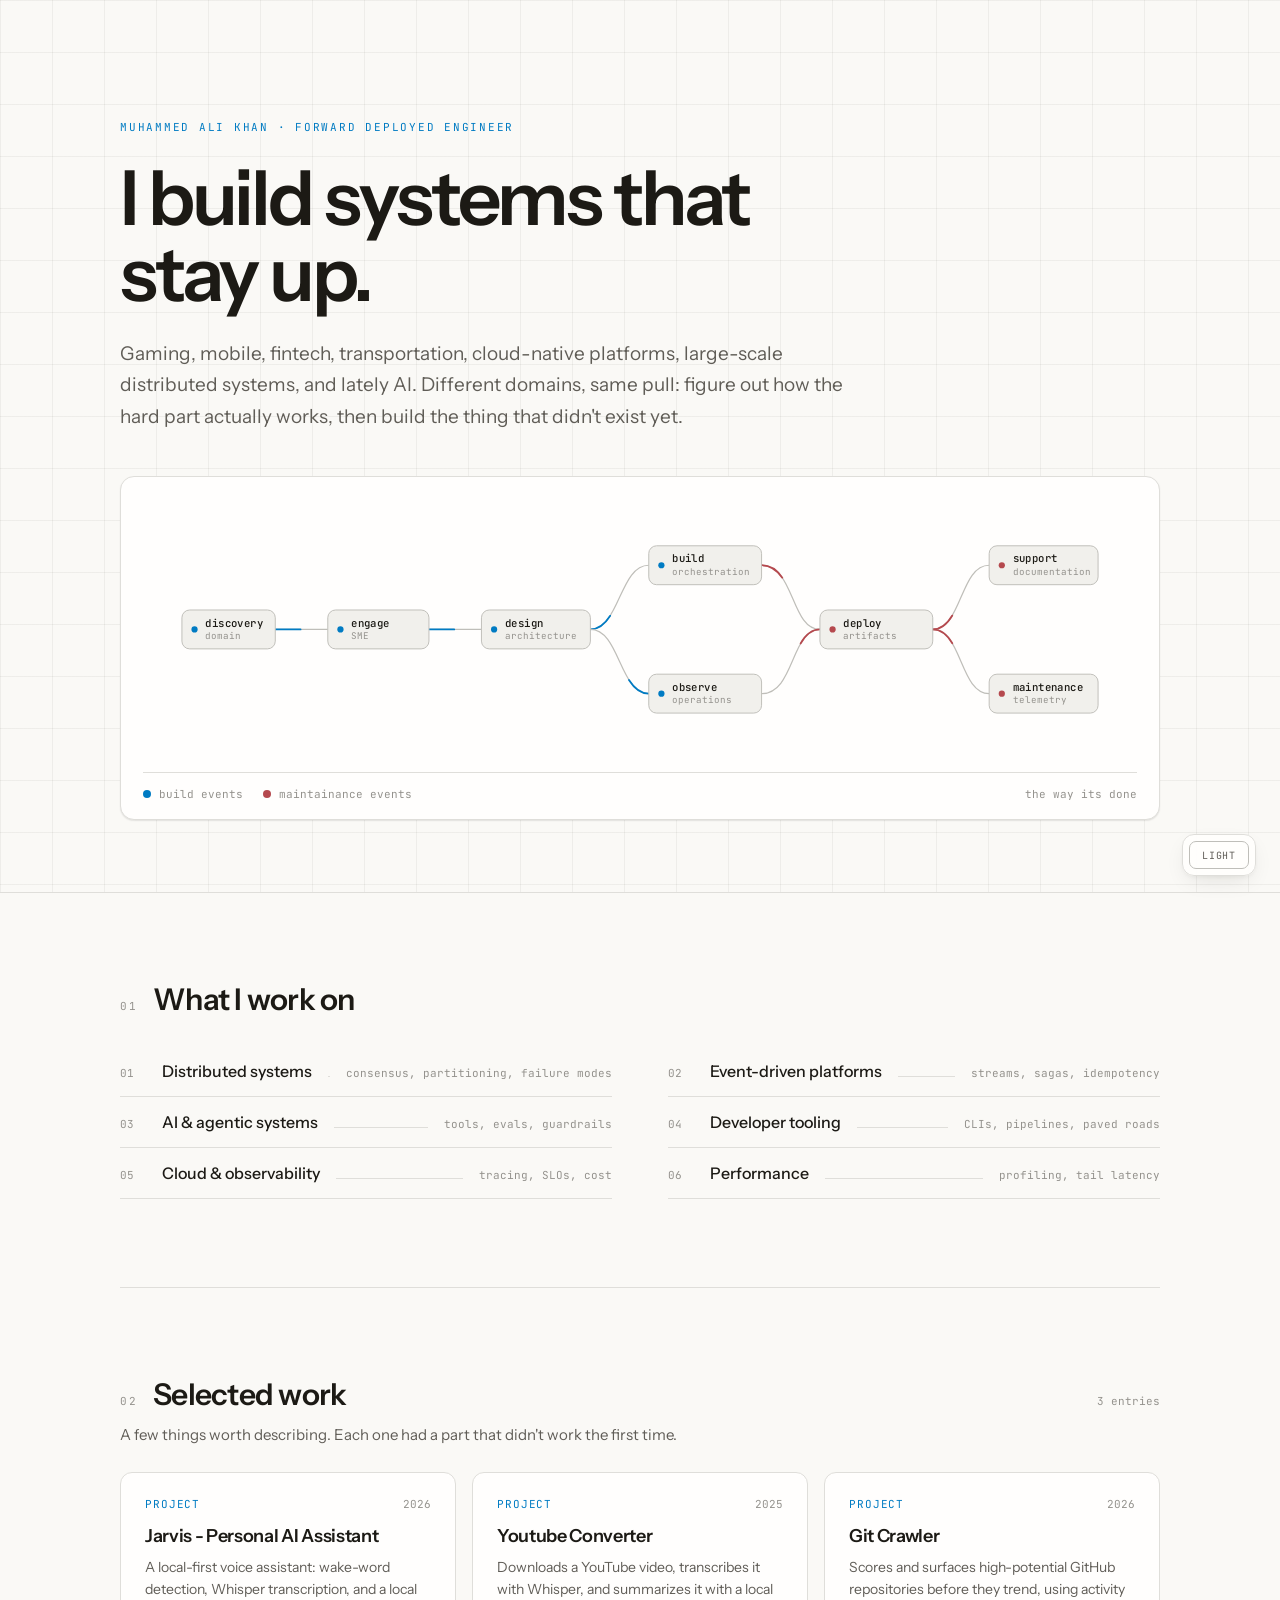
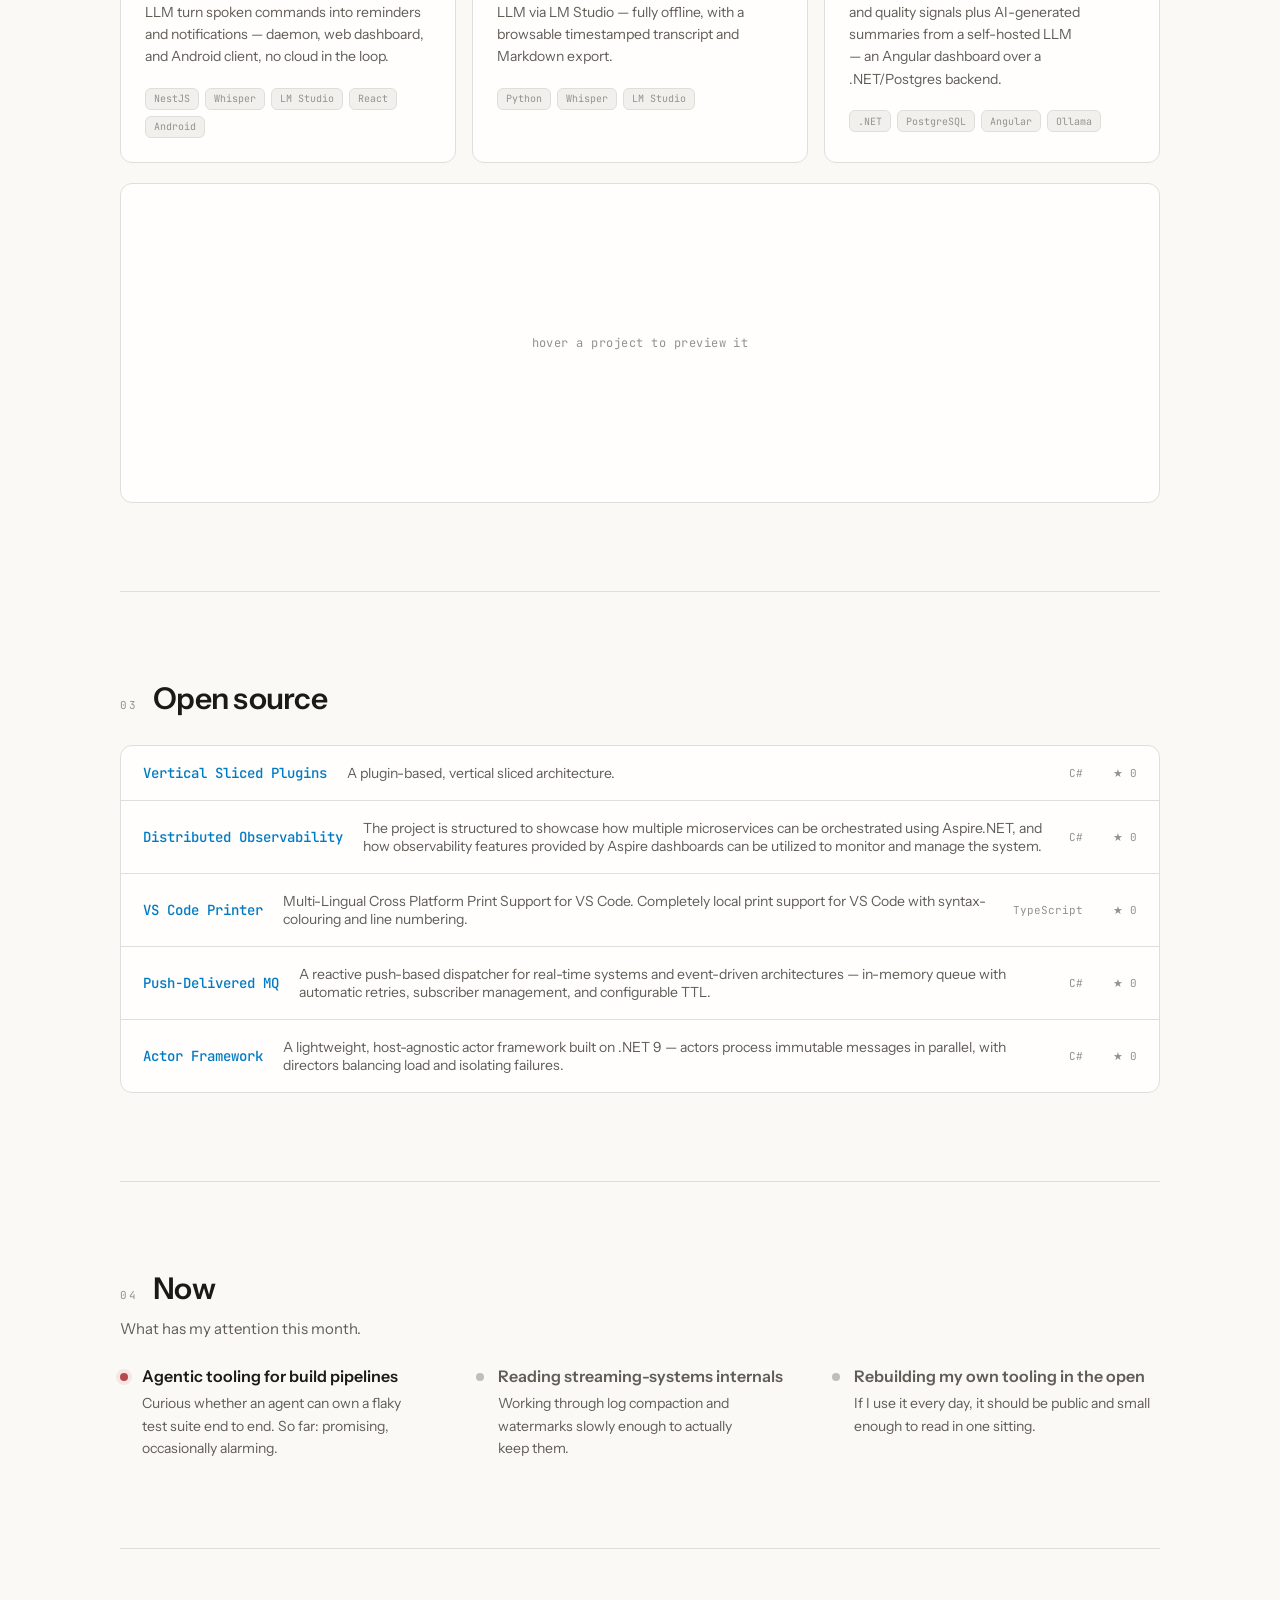
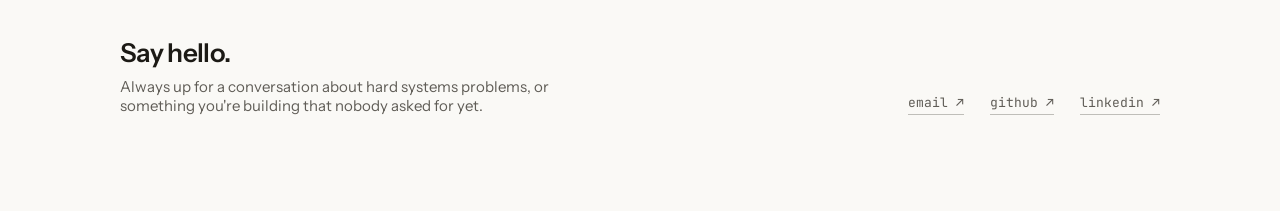
==== commit 00b0eae3: "added carousel with images. and summamry for projects" ====
--- a/index.html
+++ b/index.html
@@ -66,6 +66,15 @@
       </div>
       <p class="section-sub">A few things worth describing. Each one had a part that didn't work the first time.</p>
       <div class="work-grid" id="work-grid"></div>
+
+      <div class="work-carousel" id="work-carousel">
+        <div class="work-carousel__idle">hover a project to preview it</div>
+        <div class="work-carousel__frame" id="work-carousel-frame"></div>
+        <div class="work-carousel__meta">
+          <span class="work-carousel__title" id="work-carousel-title"></span>
+          <span class="work-carousel__dots" id="work-carousel-dots"></span>
+        </div>
+      </div>
     </section>
 
     <section class="section" data-reveal id="open-source">
--- a/styles.css
+++ b/styles.css
@@ -416,6 +416,97 @@
   font-size: 10px;
 }
 
+.work-carousel {
+  position: relative;
+  margin-top: 20px;
+  height: clamp(200px, 26vw, 320px);
+  border: 1px solid var(--line);
+  border-radius: var(--radius-lg);
+  background: var(--surface);
+  overflow: hidden;
+}
+
+.work-carousel__idle {
+  position: absolute;
+  inset: 0;
+  display: flex;
+  align-items: center;
+  justify-content: center;
+  font-family: var(--font-mono);
+  font-size: 12px;
+  letter-spacing: 0.04em;
+  color: var(--ink-3);
+  opacity: 1;
+  transition: opacity var(--dur-lift) ease;
+}
+
+.work-carousel.is-active .work-carousel__idle { opacity: 0; }
+
+.work-carousel__frame {
+  position: absolute;
+  inset: 0;
+}
+
+.work-carousel__slide {
+  position: absolute;
+  inset: 0;
+  opacity: 0;
+  background: linear-gradient(135deg, var(--accent-soft), var(--accent-2-soft));
+  transition: opacity 480ms var(--ease-out);
+}
+
+.work-carousel__slide.is-visible { opacity: 1; }
+
+.work-carousel__slide img {
+  position: absolute;
+  inset: 0;
+  width: 100%;
+  height: 100%;
+  object-fit: cover;
+}
+
+.work-carousel__meta {
+  position: absolute;
+  left: 0;
+  right: 0;
+  bottom: 0;
+  display: flex;
+  align-items: center;
+  justify-content: space-between;
+  gap: 12px;
+  padding: 12px 16px;
+  background: linear-gradient(0deg, color-mix(in oklch, var(--surface) 88%, transparent), transparent);
+  opacity: 0;
+  transition: opacity var(--dur-lift) ease;
+}
+
+.work-carousel.is-active .work-carousel__meta { opacity: 1; }
+
+.work-carousel__title {
+  font-family: var(--font-mono);
+  font-size: 12px;
+  font-weight: 500;
+  color: var(--ink);
+}
+
+.work-carousel__dots {
+  display: flex;
+  gap: 6px;
+}
+
+.work-carousel__dot {
+  width: 6px;
+  height: 6px;
+  border-radius: 50%;
+  background: var(--line-strong);
+  transition: background var(--dur-state) ease, transform var(--dur-state) ease;
+}
+
+.work-carousel__dot.is-active {
+  background: var(--accent);
+  transform: scale(1.3);
+}
+
 /* ---- 03 Open source ---- */
 
 .os-list {
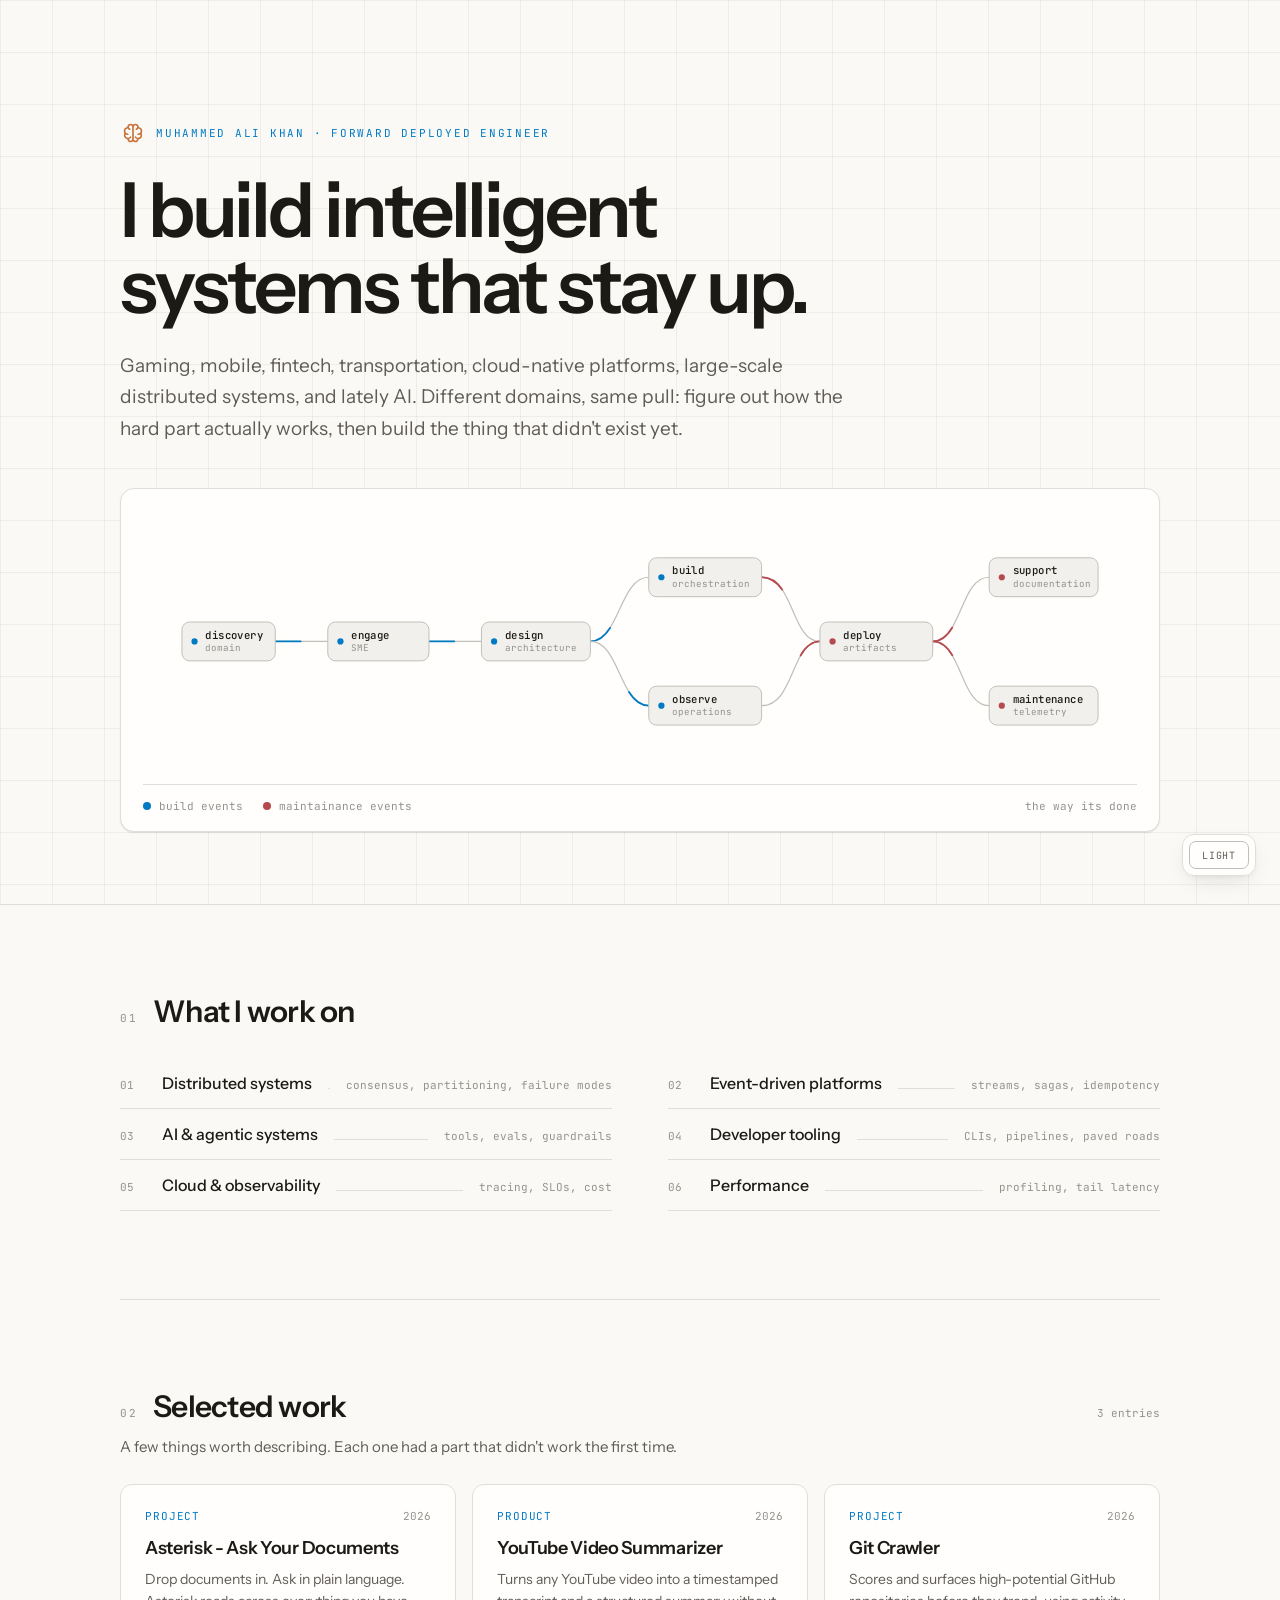
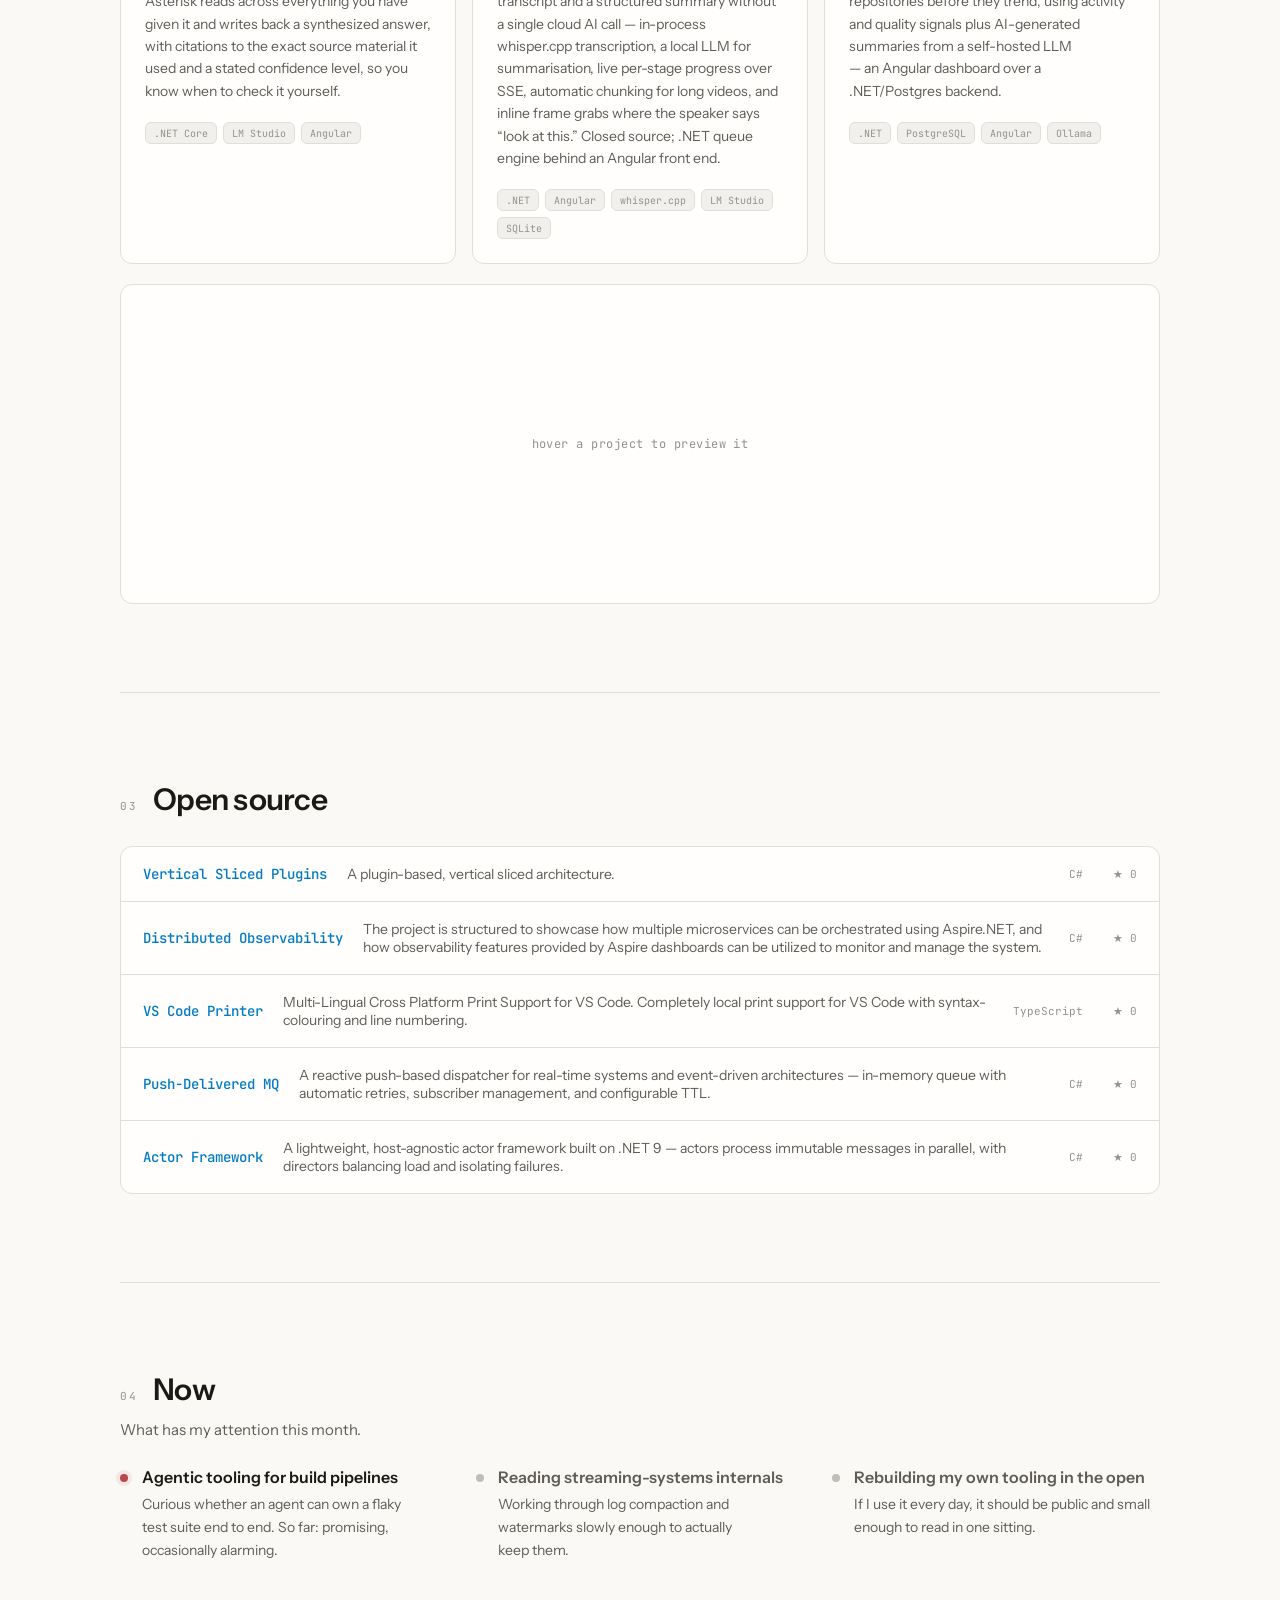
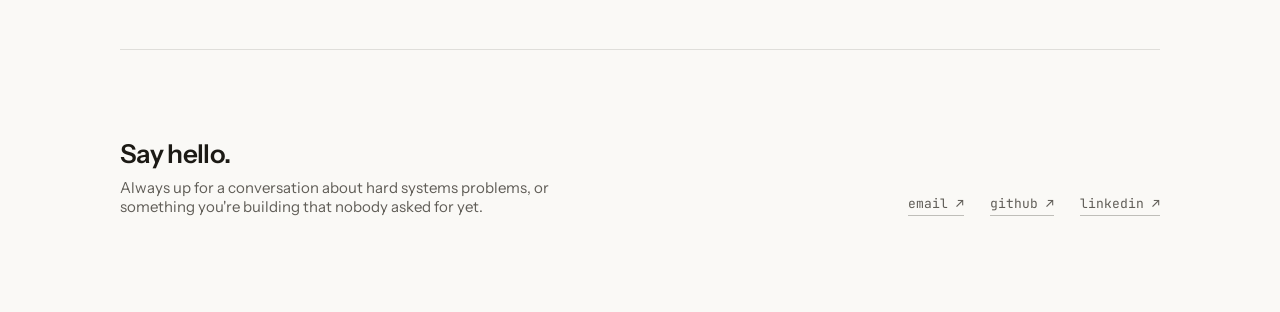
==== commit 04825c41: "logo and header content" ====
--- a/index.html
+++ b/index.html
@@ -1,109 +1,114 @@
-<!DOCTYPE html>
-<html lang="en">
-<head>
-  <meta charset="UTF-8" />
-  <meta name="viewport" content="width=device-width, initial-scale=1.0" />
-  <title>Muhammed Ali Khan — Software Engineer</title>
-  <meta name="description" content="I build systems that stay up. Personal site of Muhammed Ali Khan: distributed systems, event-driven platforms, AI, and developer tooling." />
-
-  <!-- Set html[data-theme] before first paint to avoid a flash. -->
-  <script>
-    (function () {
-      try {
-        var stored = localStorage.getItem("theme");
-        var theme = stored === "light" || stored === "dark"
-          ? stored
-          : (window.matchMedia("(prefers-color-scheme: dark)").matches ? "dark" : "light");
-        document.documentElement.dataset.theme = theme;
-      } catch (e) {}
-    })();
-  </script>
-
-  <link rel="preconnect" href="https://fonts.googleapis.com">
-  <link rel="preconnect" href="https://fonts.gstatic.com" crossorigin>
-  <link href="https://fonts.googleapis.com/css2?family=Instrument+Sans:ital,wght@0,400..700;1,400..700&family=JetBrains+Mono:wght@400;500;700&display=swap" rel="stylesheet">
-  <link rel="stylesheet" href="styles.css">
-</head>
-<body>
-
-  <div class="theme-toggle">
-    <button id="theme-toggle" class="theme-toggle__btn" type="button" aria-pressed="false" aria-label="Toggle color theme">light</button>
-  </div>
-
-  <header class="hero" id="hero">
-    <div class="hero__inner">
-      <p class="eyebrow">Muhammed Ali Khan · Forward deployed engineer</p>
-      <h1 class="hero__title">I build systems that stay up.</h1>
-      <p class="hero__intro" id="intro"></p>
-    </div>
-    <div class="hero__diagram-wrap">
-      <div class="diagram-card">
-        <div id="diagram-mount"></div>
-        <div class="diagram-legend">
-          <span class="legend-item"><span class="legend-dot"></span>build events</span>
-          <span class="legend-item"><span class="legend-dot legend-dot--accent2"></span>maintainance events</span>
-          <span class="legend-note">the way its done</span>
-        </div>
-      </div>
-    </div>
-  </header>
-
-  <main>
-
-    <section class="section" data-reveal id="work">
-      <div class="section-header">
-        <span class="section-ordinal" aria-hidden="true">01</span>
-        <h2>What I work on</h2>
-      </div>
-      <div class="domain-list" id="domain-list"></div>
-    </section>
-
-    <section class="section" data-reveal id="selected-work">
-      <div class="section-header section-header--tight">
-        <span class="section-ordinal" aria-hidden="true">02</span>
-        <h2>Selected work</h2>
-        <span class="section-meta" id="work-count"></span>
-      </div>
-      <p class="section-sub">A few things worth describing. Each one had a part that didn't work the first time.</p>
-      <div class="work-grid" id="work-grid"></div>
-
-      <div class="work-carousel" id="work-carousel">
-        <div class="work-carousel__idle">hover a project to preview it</div>
-        <div class="work-carousel__frame" id="work-carousel-frame"></div>
-        <div class="work-carousel__meta">
-          <span class="work-carousel__title" id="work-carousel-title"></span>
-          <span class="work-carousel__dots" id="work-carousel-dots"></span>
-        </div>
-      </div>
-    </section>
-
-    <section class="section" data-reveal id="open-source">
-      <div class="section-header">
-        <span class="section-ordinal" aria-hidden="true">03</span>
-        <h2>Open source</h2>
-      </div>
-      <div class="os-list" id="os-list"></div>
-    </section>
-
-    <section class="section" data-reveal id="now">
-      <div class="section-header section-header--tight">
-        <span class="section-ordinal" aria-hidden="true">04</span>
-        <h2>Now</h2>
-      </div>
-      <p class="section-sub">What has my attention this month.</p>
-      <div class="now-grid" id="now-grid"></div>
-    </section>
-
-    <footer class="site-footer" data-reveal>
-      <div>
-        <div class="site-footer__lead">Say hello.</div>
-        <div class="site-footer__body">Always up for a conversation about hard systems problems, or something you're building that nobody asked for yet.</div>
-      </div>
-      <div class="site-footer__links" id="footer-links"></div>
-    </footer>
-
-  </main>
-
-  <script src="main.js"></script>
-</body>
-</html>
+<!DOCTYPE html>
+<html lang="en">
+<head>
+  <meta charset="UTF-8" />
+  <meta name="viewport" content="width=device-width, initial-scale=1.0" />
+  <title>Muhammed Ali Khan — Software Engineer</title>
+  <meta name="description" content="I build intelligent systems that stay up. Personal site of Muhammed Ali Khan: distributed systems, event-driven platforms, AI, and developer tooling." />
+
+  <!-- Set html[data-theme] before first paint to avoid a flash. -->
+  <script>
+    (function () {
+      try {
+        var stored = localStorage.getItem("theme");
+        var theme = stored === "light" || stored === "dark"
+          ? stored
+          : (window.matchMedia("(prefers-color-scheme: dark)").matches ? "dark" : "light");
+        document.documentElement.dataset.theme = theme;
+      } catch (e) {}
+    })();
+  </script>
+
+  <link rel="icon" href="data:image/svg+xml,%3Csvg%20xmlns%3D%22http%3A%2F%2Fwww.w3.org%2F2000%2Fsvg%22%20viewBox%3D%220%20-960%20960%20960%22%3E%3Cpath%20fill%3D%22%23c67139%22%20d%3D%22M390-136.16q-47.92%200-82.42-33.19t-37.96-80.5q-55-8.38-91.54-50.3-36.54-41.93-36.54-98.31%200-19.69%205.12-38.91%205.11-19.22%2015.34-36.09-12.15-17.62-18.23-38.11-6.08-20.5-6.08-43.04%200-57.56%2037.89-99.55%2037.88-41.99%2093.81-48.84-.39-1.54-.39-3.08v-3.46q1.85-48.31%2036.96-81.69%2035.12-33.38%2084.04-33.38%2027.54%200%2049.08%2010.77%2021.54%2010.76%2040.92%2030.46%2019.15-19.7%2040.62-30.46%2021.46-10.77%2049.38-10.77%2048.38%200%2083.27%2033.26%2034.88%2033.27%2036.73%2081.2v3.46q0%201.54-.39%203.08%2055.93%206.84%2094.31%2048.96%2038.39%2042.11%2038.39%20100.04%200%2022.54-6.27%2043.04-6.27%2020.49-18.43%2038.11%2010.23%2016.85%2015.54%2036.07%205.31%2019.23%205.31%2038.93%200%2057.38-36.85%2099-36.84%2041.61-92.23%2049.61-3.46%2047.31-37.46%2080.5T570-136.16q-27.69%200-49.27-10.46-21.58-10.46-40.73-30.54-19.77%2020.08-41.23%2030.54-21.46%2010.46-48.77%2010.46Zm120-568.45v448.46q0%2025.2%2017.45%2042.6%2017.45%2017.4%2042.71%2017.4%2024.07%200%2041.26-17.93Q628.62-232%20630-255.85q-25.23-5.3-46.58-19.19-21.34-13.88-36.88-35.58-7.69-10.53-5.8-22.43%201.89-11.9%2012.49-19.33%2010.54-7.7%2022.58-5.8%2012.05%201.89%2019.57%2012.49%2012.41%2018.05%2031.59%2027.64t41.49%209.59q37.62%200%2063.81-26.19%2026.19-26.2%2026.19-63.81%200-7.57-1.46-15.13-1.46-7.56-4.62-14.87-17%2011.54-37.5%2017.69-20.5%206.15-42.57%206.15-12.75%200-21.38-8.62-8.62-8.63-8.62-21.39%200-12.75%208.62-21.37%208.63-8.61%2021.38-8.61%2037.61%200%2063.81-26.2%2026.19-26.19%2026.19-63.8%200-37.02-25.81-62.82-25.81-25.8-62.65-27.19-10.24%2018.39-26.97%2032.08-16.73%2013.69-37.34%2021.69-11.77%204.46-22.98-.74t-14.94-17.1q-3.85-11.77.92-23.12%204.77-11.34%2016.92-15.19%2018.08-6.15%2029.31-21.85Q630-684.54%20630-704.81q0-25.04-17.41-42.42-17.4-17.39-42.61-17.39t-42.6%2017.4Q510-729.82%20510-704.61Zm-60%20448.46v-448.46q0-25.21-17.41-42.61-17.4-17.4-42.61-17.4t-42.6%2017.4Q330-729.82%20330-704.61q0%2019.46%2010.92%2035.46%2010.93%2016%2029%2022.15%2011.77%203.85%2017.23%2015%205.46%2011.15%201.68%2023.01-4.53%2011.85-15.87%2017.03-11.34%205.19-23.5.73-20.61-8-37.34-21.5-16.73-13.5-26.97-31.89-35.84%201.39-61.65%2027.58-25.81%2026.19-25.81%2062.55%200%2037.49%2026.19%2063.68%2026.2%2026.2%2063.81%2026.2%2012.75%200%2021.38%208.62%208.62%208.63%208.62%2021.39%200%2012.75-8.62%2021.37-8.63%208.61-21.38%208.61-22.07%200-42.57-6.15t-37.5-17.69q-3.16%207.31-4.62%2014.87t-1.46%2015.13q0%2037.61%2026.19%2063.81%2026.19%2026.19%2063.81%2026.19%2022.42%200%2041.48-9.65%2019.06-9.66%2031.6-27.58%207.52-10.6%2019.57-12.49%2012.04-1.9%2022.58%205.6t12.46%2019.46q1.92%2011.97-5.77%2022.5-15.92%2021.7-37.58%2035.89-21.65%2014.19-46.88%2019.5%201.38%2023.85%2019.08%2041.46%2017.69%2017.62%2041.76%2017.62%2025.26%200%2042.71-17.4t17.45-42.6Zm30-224.23Z%22%2F%3E%3C%2Fsvg%3E">
+
+  <link rel="preconnect" href="https://fonts.googleapis.com">
+  <link rel="preconnect" href="https://fonts.gstatic.com" crossorigin>
+  <link href="https://fonts.googleapis.com/css2?family=Instrument+Sans:ital,wght@0,400..700;1,400..700&family=JetBrains+Mono:wght@400;500;700&display=swap" rel="stylesheet">
+  <link rel="stylesheet" href="styles.css">
+</head>
+<body>
+
+  <div class="theme-toggle">
+    <button id="theme-toggle" class="theme-toggle__btn" type="button" aria-pressed="false" aria-label="Toggle color theme">light</button>
+  </div>
+
+  <header class="hero" id="hero">
+    <div class="hero__inner">
+      <p class="eyebrow">
+        <svg class="brand-mark" viewBox="0 -960 960 960" width="26" height="26" role="img" aria-label="Neural mark" focusable="false"><path fill="currentColor" d="M390-136.16q-47.92 0-82.42-33.19t-37.96-80.5q-55-8.38-91.54-50.3-36.54-41.93-36.54-98.31 0-19.69 5.12-38.91 5.11-19.22 15.34-36.09-12.15-17.62-18.23-38.11-6.08-20.5-6.08-43.04 0-57.56 37.89-99.55 37.88-41.99 93.81-48.84-.39-1.54-.39-3.08v-3.46q1.85-48.31 36.96-81.69 35.12-33.38 84.04-33.38 27.54 0 49.08 10.77 21.54 10.76 40.92 30.46 19.15-19.7 40.62-30.46 21.46-10.77 49.38-10.77 48.38 0 83.27 33.26 34.88 33.27 36.73 81.2v3.46q0 1.54-.39 3.08 55.93 6.84 94.31 48.96 38.39 42.11 38.39 100.04 0 22.54-6.27 43.04-6.27 20.49-18.43 38.11 10.23 16.85 15.54 36.07 5.31 19.23 5.31 38.93 0 57.38-36.85 99-36.84 41.61-92.23 49.61-3.46 47.31-37.46 80.5T570-136.16q-27.69 0-49.27-10.46-21.58-10.46-40.73-30.54-19.77 20.08-41.23 30.54-21.46 10.46-48.77 10.46Zm120-568.45v448.46q0 25.2 17.45 42.6 17.45 17.4 42.71 17.4 24.07 0 41.26-17.93Q628.62-232 630-255.85q-25.23-5.3-46.58-19.19-21.34-13.88-36.88-35.58-7.69-10.53-5.8-22.43 1.89-11.9 12.49-19.33 10.54-7.7 22.58-5.8 12.05 1.89 19.57 12.49 12.41 18.05 31.59 27.64t41.49 9.59q37.62 0 63.81-26.19 26.19-26.2 26.19-63.81 0-7.57-1.46-15.13-1.46-7.56-4.62-14.87-17 11.54-37.5 17.69-20.5 6.15-42.57 6.15-12.75 0-21.38-8.62-8.62-8.63-8.62-21.39 0-12.75 8.62-21.37 8.63-8.61 21.38-8.61 37.61 0 63.81-26.2 26.19-26.19 26.19-63.8 0-37.02-25.81-62.82-25.81-25.8-62.65-27.19-10.24 18.39-26.97 32.08-16.73 13.69-37.34 21.69-11.77 4.46-22.98-.74t-14.94-17.1q-3.85-11.77.92-23.12 4.77-11.34 16.92-15.19 18.08-6.15 29.31-21.85Q630-684.54 630-704.81q0-25.04-17.41-42.42-17.4-17.39-42.61-17.39t-42.6 17.4Q510-729.82 510-704.61Zm-60 448.46v-448.46q0-25.21-17.41-42.61-17.4-17.4-42.61-17.4t-42.6 17.4Q330-729.82 330-704.61q0 19.46 10.92 35.46 10.93 16 29 22.15 11.77 3.85 17.23 15 5.46 11.15 1.68 23.01-4.53 11.85-15.87 17.03-11.34 5.19-23.5.73-20.61-8-37.34-21.5-16.73-13.5-26.97-31.89-35.84 1.39-61.65 27.58-25.81 26.19-25.81 62.55 0 37.49 26.19 63.68 26.2 26.2 63.81 26.2 12.75 0 21.38 8.62 8.62 8.63 8.62 21.39 0 12.75-8.62 21.37-8.63 8.61-21.38 8.61-22.07 0-42.57-6.15t-37.5-17.69q-3.16 7.31-4.62 14.87t-1.46 15.13q0 37.61 26.19 63.81 26.19 26.19 63.81 26.19 22.42 0 41.48-9.65 19.06-9.66 31.6-27.58 7.52-10.6 19.57-12.49 12.04-1.9 22.58 5.6t12.46 19.46q1.92 11.97-5.77 22.5-15.92 21.7-37.58 35.89-21.65 14.19-46.88 19.5 1.38 23.85 19.08 41.46 17.69 17.62 41.76 17.62 25.26 0 42.71-17.4t17.45-42.6Zm30-224.23Z"/></svg>
+        <span>Muhammed Ali Khan · Forward deployed engineer</span>
+      </p>
+      <h1 class="hero__title" id="hero-title">I build intelligent systems that stay up.</h1>
+      <p class="hero__intro" id="intro"></p>
+    </div>
+    <div class="hero__diagram-wrap">
+      <div class="diagram-card">
+        <div id="diagram-mount"></div>
+        <div class="diagram-legend">
+          <span class="legend-item"><span class="legend-dot"></span>build events</span>
+          <span class="legend-item"><span class="legend-dot legend-dot--accent2"></span>maintainance events</span>
+          <span class="legend-note">the way its done</span>
+        </div>
+      </div>
+    </div>
+  </header>
+
+  <main>
+
+    <section class="section" data-reveal id="work">
+      <div class="section-header">
+        <span class="section-ordinal" aria-hidden="true">01</span>
+        <h2>What I work on</h2>
+      </div>
+      <div class="domain-list" id="domain-list"></div>
+    </section>
+
+    <section class="section" data-reveal id="selected-work">
+      <div class="section-header section-header--tight">
+        <span class="section-ordinal" aria-hidden="true">02</span>
+        <h2>Selected work</h2>
+        <span class="section-meta" id="work-count"></span>
+      </div>
+      <p class="section-sub">A few things worth describing. Each one had a part that didn't work the first time.</p>
+      <div class="work-grid" id="work-grid"></div>
+
+      <div class="work-carousel" id="work-carousel">
+        <div class="work-carousel__idle">hover a project to preview it</div>
+        <div class="work-carousel__frame" id="work-carousel-frame"></div>
+        <div class="work-carousel__meta">
+          <span class="work-carousel__title" id="work-carousel-title"></span>
+          <span class="work-carousel__dots" id="work-carousel-dots"></span>
+        </div>
+      </div>
+    </section>
+
+    <section class="section" data-reveal id="open-source">
+      <div class="section-header">
+        <span class="section-ordinal" aria-hidden="true">03</span>
+        <h2>Open source</h2>
+      </div>
+      <div class="os-list" id="os-list"></div>
+    </section>
+
+    <section class="section" data-reveal id="now">
+      <div class="section-header section-header--tight">
+        <span class="section-ordinal" aria-hidden="true">04</span>
+        <h2>Now</h2>
+      </div>
+      <p class="section-sub">What has my attention this month.</p>
+      <div class="now-grid" id="now-grid"></div>
+    </section>
+
+    <footer class="site-footer" data-reveal>
+      <div>
+        <div class="site-footer__lead">Say hello.</div>
+        <div class="site-footer__body">Always up for a conversation about hard systems problems, or something you're building that nobody asked for yet.</div>
+      </div>
+      <div class="site-footer__links" id="footer-links"></div>
+    </footer>
+
+  </main>
+
+  <script src="main.js"></script>
+</body>
+</html>
--- a/styles.css
+++ b/styles.css
@@ -1,651 +1,660 @@
-/* Design tokens — personal site of Muhammed Ali Khan
-   Light is the default; dark is opted into with data-theme="dark" on <html>.
-   Colors are authored in oklch so light/dark stay perceptually matched. */
-
-:root {
-  /* Surfaces — warm neutral */
-  --bg:            oklch(0.982 0.004 95);
-  --surface:       oklch(0.998 0.002 95);
-  --surface-2:     oklch(0.955 0.005 95);
-
-  /* Ink */
-  --ink:           oklch(0.22 0.010 90);   /* headings, primary text */
-  --ink-2:         oklch(0.48 0.010 90);   /* body, secondary */
-  --ink-3:         oklch(0.66 0.008 90);   /* meta, mono labels */
-
-  /* Lines */
-  --line:          oklch(0.90 0.005 90);   /* hairlines, card borders */
-  --line-strong:   oklch(0.80 0.006 90);   /* control borders, diagram edges */
-
-  /* Accents — identical L and C, hue is the only variable */
-  --accent:        oklch(0.55 0.16 238);   /* blue — actions, request flow */
-  --accent-soft:   oklch(0.55 0.16 238 / 0.10);
-  --accent-2:      oklch(0.55 0.14 20);    /* warm coral — status, event flow */
-  --accent-2-soft: oklch(0.55 0.14 20 / 0.10);
-  --on-accent:     oklch(0.99 0 0);
-
-  /* Elevation */
-  --shadow-1: 0 1px 2px oklch(0.2 0.01 90 / 0.06), 0 1px 1px oklch(0.2 0.01 90 / 0.04);
-  --shadow-2: 0 8px 24px -8px oklch(0.2 0.01 90 / 0.14), 0 2px 6px -2px oklch(0.2 0.01 90 / 0.08);
-
-  /* Hero grid field */
-  --grid-line: oklch(0.2 0.01 90 / 0.05);
-
-  /* Spacing scale (4px base) */
-  --space-1: 4px;  --space-2: 8px;  --space-3: 12px; --space-4: 20px;
-  --space-5: 32px; --space-6: 48px; --space-7: 72px; --space-8: 96px;
-
-  /* Radius */
-  --radius-sm: 6px;   /* tags */
-  --radius-md: 8px;   /* buttons, inputs */
-  --radius-lg: 12px;  /* cards */
-  --radius-xl: 14px;  /* diagram panel */
-  --radius-pill: 999px;
-
-  /* Motion */
-  --dur-state: 160ms;
-  --dur-lift: 200ms;
-  --dur-theme: 240ms;
-  --dur-reveal: 560ms;
-  --ease-out: cubic-bezier(.22, 1, .36, 1);
-}
-
-html[data-theme="dark"] {
-  --bg:            oklch(0.168 0.006 90);
-  --surface:       oklch(0.205 0.006 90);
-  --surface-2:     oklch(0.248 0.007 90);
-  --ink:           oklch(0.965 0.004 95);
-  --ink-2:         oklch(0.72 0.008 95);
-  --ink-3:         oklch(0.55 0.008 95);
-  --line:          oklch(0.29 0.008 90);
-  --line-strong:   oklch(0.40 0.010 90);
-  --accent:        oklch(0.75 0.14 238);
-  --accent-soft:   oklch(0.75 0.14 238 / 0.14);
-  --accent-2:      oklch(0.80 0.13 20);
-  --accent-2-soft: oklch(0.80 0.13 20 / 0.14);
-  --on-accent:     oklch(0.16 0.01 238);
-  --shadow-1: 0 1px 2px oklch(0 0 0 / 0.4);
-  --shadow-2: 0 12px 32px -10px oklch(0 0 0 / 0.6), 0 2px 8px -2px oklch(0 0 0 / 0.4);
-  --grid-line: oklch(1 0 0 / 0.045);
-}
-
-/* Type — two families only */
-:root {
-  --font-sans: "Instrument Sans", ui-sans-serif, system-ui, sans-serif;
-  --font-mono: "JetBrains Mono", ui-monospace, SFMono-Regular, monospace;
-}
-
-*, *::before, *::after { box-sizing: border-box; }
-
-html { background: var(--bg); }
-
-body {
-  margin: 0;
-  min-height: 100vh;
-  background: var(--bg);
-  color: var(--ink);
-  font-family: var(--font-sans);
-  -webkit-font-smoothing: antialiased;
-  text-wrap: pretty;
-  transition: background var(--dur-theme) ease, color var(--dur-theme) ease;
-}
-
-a { color: var(--accent); text-underline-offset: 3px; }
-
-:focus-visible {
-  outline: 2px solid var(--accent);
-  outline-offset: 2px;
-}
-
-@keyframes dash      { to { stroke-dashoffset: -1000; } }
-@keyframes pulseNode { 0%,100% { opacity:.35; transform:scale(1);} 50% { opacity:.9; transform:scale(1.35);} }
-@media (prefers-reduced-motion: reduce) { * { animation: none !important; } }
-
-/* ---------------------------------------------------------------- */
-/* Theme toggle                                                      */
-/* ---------------------------------------------------------------- */
-
-.theme-toggle {
-  position: fixed;
-  right: 24px;
-  bottom: 24px;
-  z-index: 40;
-  padding: 6px;
-  border: 1px solid var(--line);
-  border-radius: var(--radius-lg);
-  background: color-mix(in oklch, var(--surface) 88%, transparent);
-  backdrop-filter: blur(12px);
-  box-shadow: var(--shadow-2);
-}
-
-.theme-toggle__btn {
-  height: 28px;
-  padding: 0 12px;
-  border-radius: 7px;
-  border: 1px solid var(--line-strong);
-  background: transparent;
-  color: var(--ink-2);
-  font-family: var(--font-mono);
-  font-size: 10px;
-  letter-spacing: 0.08em;
-  text-transform: uppercase;
-  cursor: pointer;
-  transition: all var(--dur-state) ease;
-}
-
-.theme-toggle__btn:hover {
-  border-color: var(--accent);
-  color: var(--accent);
-}
-
-/* ---------------------------------------------------------------- */
-/* Hero                                                               */
-/* ---------------------------------------------------------------- */
-
-.hero {
-  position: relative;
-  overflow: hidden;
-  border-bottom: 1px solid var(--line);
-  background-image:
-    linear-gradient(var(--grid-line) 1px, transparent 1px),
-    linear-gradient(90deg, var(--grid-line) 1px, transparent 1px);
-  background-size: 52px 52px;
-  background-repeat: repeat, repeat;
-}
-
-.hero__inner {
-  max-width: 1120px;
-  margin: 0 auto;
-  padding: clamp(72px, 11vw, 120px) clamp(20px, 5vw, 40px) 0;
-  position: relative;
-}
-
-.eyebrow {
-  font-family: var(--font-mono);
-  font-size: 11px;
-  letter-spacing: 0.16em;
-  text-transform: uppercase;
-  color: var(--accent);
-  margin: 0 0 26px;
-}
-
-.hero__title {
-  font-size: clamp(38px, 7.4vw, 76px);
-  line-height: 1.0;
-  letter-spacing: -0.04em;
-  font-weight: 600;
-  margin: 0 0 26px;
-  max-width: 15ch;
-}
-
-.hero__intro {
-  font-size: 19px;
-  line-height: 1.65;
-  color: var(--ink-2);
-  max-width: 56ch;
-  margin: 0 0 44px;
-}
-
-.hero__diagram-wrap {
-  max-width: 1120px;
-  margin: 0 auto;
-  padding: 0 clamp(20px, 5vw, 40px) 72px;
-}
-
-.diagram-card {
-  border: 1px solid var(--line);
-  border-radius: var(--radius-xl);
-  background: var(--surface);
-  padding: 26px 22px 18px;
-  box-shadow: var(--shadow-1);
-}
-
-.diagram-legend {
-  display: flex;
-  flex-wrap: wrap;
-  gap: 20px;
-  margin-top: 16px;
-  padding-top: 14px;
-  border-top: 1px solid var(--line);
-}
-
-.legend-item {
-  display: flex;
-  align-items: center;
-  gap: 8px;
-  font-family: var(--font-mono);
-  font-size: 11px;
-  color: var(--ink-3);
-}
-
-.legend-dot {
-  width: 8px;
-  height: 8px;
-  border-radius: 50%;
-  background: var(--accent);
-}
-
-.legend-dot--accent2 { background: var(--accent-2); }
-
-.legend-note {
-  font-family: var(--font-mono);
-  font-size: 11px;
-  color: var(--ink-3);
-  margin-left: auto;
-}
-
-/* ---------------------------------------------------------------- */
-/* Main / sections                                                    */
-/* ---------------------------------------------------------------- */
-
-main {
-  max-width: 1120px;
-  margin: 0 auto;
-  padding: 0 clamp(20px, 5vw, 40px);
-}
-
-.section {
-  padding: 88px 0;
-  border-bottom: 1px solid var(--line);
-}
-
-.section-header {
-  display: flex;
-  align-items: baseline;
-  gap: 16px;
-  margin-bottom: 28px;
-}
-
-.section-header--tight { margin-bottom: 12px; }
-
-.section-ordinal {
-  font-family: var(--font-mono);
-  font-size: 11px;
-  letter-spacing: 0.14em;
-  text-transform: uppercase;
-  color: var(--ink-3);
-}
-
-.section-header h2 {
-  font-size: 30px;
-  letter-spacing: -0.025em;
-  font-weight: 600;
-  margin: 0;
-}
-
-.section-meta {
-  font-family: var(--font-mono);
-  font-size: 11px;
-  color: var(--ink-3);
-  margin-left: auto;
-}
-
-.section-sub {
-  font-size: 15px;
-  color: var(--ink-2);
-  margin: 0 0 28px;
-  max-width: 58ch;
-}
-
-/* ---- 01 What I work on ---- */
-
-.domain-list {
-  display: grid;
-  grid-template-columns: repeat(auto-fit, minmax(min(380px, 100%), 1fr));
-  gap: 0 56px;
-}
-
-.domain-row {
-  display: flex;
-  align-items: baseline;
-  gap: 16px;
-  padding: 15px 0;
-  border-bottom: 1px solid var(--line);
-}
-
-.domain-row__n {
-  width: 26px;
-  flex: none;
-  font-family: var(--font-mono);
-  font-size: 11px;
-  color: var(--ink-3);
-}
-
-.domain-row__name {
-  font-size: 16px;
-  font-weight: 500;
-  flex: none;
-}
-
-.domain-row__rule {
-  flex: 1;
-  height: 1px;
-  background: var(--line);
-}
-
-.domain-row__note {
-  font-family: var(--font-mono);
-  font-size: 11px;
-  color: var(--ink-3);
-  text-align: right;
-}
-
-/* ---- 02 Selected work ---- */
-
-.work-grid {
-  display: grid;
-  grid-template-columns: repeat(auto-fit, minmax(310px, 1fr));
-  gap: 16px;
-}
-
-.work-card {
-  display: block;
-  position: relative;
-  overflow: hidden;
-  border: 1px solid var(--line);
-  border-radius: var(--radius-lg);
-  background: var(--surface);
-  padding: 24px;
-  text-decoration: none;
-  color: inherit;
-  transition: border-color var(--dur-lift) ease, transform var(--dur-lift) ease, box-shadow var(--dur-lift) ease;
-}
-
-.work-card:hover {
-  border-color: var(--line-strong);
-  transform: translateY(-2px);
-  box-shadow: var(--shadow-2);
-}
-
-.work-card__top {
-  display: flex;
-  align-items: center;
-  justify-content: space-between;
-  gap: 12px;
-  margin-bottom: 14px;
-  position: relative;
-}
-
-.work-card__kind {
-  font-family: var(--font-mono);
-  font-size: 11px;
-  letter-spacing: 0.08em;
-  text-transform: uppercase;
-  color: var(--accent);
-}
-
-.work-card__year {
-  font-family: var(--font-mono);
-  font-size: 11px;
-  color: var(--ink-3);
-}
-
-.work-card__title {
-  font-size: 18px;
-  font-weight: 600;
-  letter-spacing: -0.018em;
-  margin-bottom: 9px;
-  position: relative;
-}
-
-.work-card__blurb {
-  font-size: 14px;
-  line-height: 1.6;
-  color: var(--ink-2);
-  margin-bottom: 20px;
-  position: relative;
-}
-
-.work-card__tags {
-  display: flex;
-  flex-wrap: wrap;
-  gap: 6px;
-  position: relative;
-}
-
-.tag {
-  display: inline-flex;
-  align-items: center;
-  height: 22px;
-  padding: 0 8px;
-  border-radius: var(--radius-sm);
-  background: var(--surface-2);
-  border: 1px solid var(--line);
-  color: var(--ink-3);
-  font-family: var(--font-mono);
-  font-size: 10px;
-}
-
-.work-carousel {
-  position: relative;
-  margin-top: 20px;
-  height: clamp(200px, 26vw, 320px);
-  border: 1px solid var(--line);
-  border-radius: var(--radius-lg);
-  background: var(--surface);
-  overflow: hidden;
-}
-
-.work-carousel__idle {
-  position: absolute;
-  inset: 0;
-  display: flex;
-  align-items: center;
-  justify-content: center;
-  font-family: var(--font-mono);
-  font-size: 12px;
-  letter-spacing: 0.04em;
-  color: var(--ink-3);
-  opacity: 1;
-  transition: opacity var(--dur-lift) ease;
-}
-
-.work-carousel.is-active .work-carousel__idle { opacity: 0; }
-
-.work-carousel__frame {
-  position: absolute;
-  inset: 0;
-}
-
-.work-carousel__slide {
-  position: absolute;
-  inset: 0;
-  opacity: 0;
-  background: linear-gradient(135deg, var(--accent-soft), var(--accent-2-soft));
-  transition: opacity 480ms var(--ease-out);
-}
-
-.work-carousel__slide.is-visible { opacity: 1; }
-
-.work-carousel__slide img {
-  position: absolute;
-  inset: 0;
-  width: 100%;
-  height: 100%;
-  object-fit: cover;
-}
-
-.work-carousel__meta {
-  position: absolute;
-  left: 0;
-  right: 0;
-  bottom: 0;
-  display: flex;
-  align-items: center;
-  justify-content: space-between;
-  gap: 12px;
-  padding: 12px 16px;
-  background: linear-gradient(0deg, color-mix(in oklch, var(--surface) 88%, transparent), transparent);
-  opacity: 0;
-  transition: opacity var(--dur-lift) ease;
-}
-
-.work-carousel.is-active .work-carousel__meta { opacity: 1; }
-
-.work-carousel__title {
-  font-family: var(--font-mono);
-  font-size: 12px;
-  font-weight: 500;
-  color: var(--ink);
-}
-
-.work-carousel__dots {
-  display: flex;
-  gap: 6px;
-}
-
-.work-carousel__dot {
-  width: 6px;
-  height: 6px;
-  border-radius: 50%;
-  background: var(--line-strong);
-  transition: background var(--dur-state) ease, transform var(--dur-state) ease;
-}
-
-.work-carousel__dot.is-active {
-  background: var(--accent);
-  transform: scale(1.3);
-}
-
-/* ---- 03 Open source ---- */
-
-.os-list {
-  border: 1px solid var(--line);
-  border-radius: var(--radius-lg);
-  overflow: hidden;
-  background: var(--surface);
-}
-
-.os-row {
-  display: flex;
-  flex-wrap: wrap;
-  align-items: center;
-  gap: 10px 20px;
-  padding: 18px 22px;
-  border-bottom: 1px solid var(--line);
-  text-decoration: none;
-  color: inherit;
-  transition: background var(--dur-state) ease;
-}
-
-.os-row:last-child { border-bottom: none; }
-
-.os-row:hover { background: var(--surface-2); }
-
-.os-row__name {
-  font-family: var(--font-mono);
-  font-size: 14px;
-  font-weight: 500;
-  color: var(--accent);
-  flex: none;
-}
-
-.os-row__desc {
-  font-size: 14px;
-  color: var(--ink-2);
-  flex: 1 1 200px;
-  min-width: 0;
-}
-
-.os-row__lang {
-  font-family: var(--font-mono);
-  font-size: 11px;
-  color: var(--ink-3);
-  flex: none;
-}
-
-.os-row__stars {
-  font-family: var(--font-mono);
-  font-size: 11px;
-  color: var(--ink-3);
-  flex: none;
-  width: 34px;
-  text-align: right;
-}
-
-/* ---- 04 Now ---- */
-
-.now-grid {
-  display: grid;
-  grid-template-columns: repeat(auto-fit, minmax(280px, 1fr));
-  gap: 28px;
-}
-
-.now-item {
-  display: flex;
-  gap: 14px;
-}
-
-.now-item__dot {
-  margin-top: 7px;
-  width: 8px;
-  height: 8px;
-  flex: none;
-  border-radius: 50%;
-  background: var(--line-strong);
-}
-
-.now-item__dot--live {
-  background: var(--accent-2);
-  box-shadow: 0 0 0 4px var(--accent-2-soft);
-}
-
-.now-item__title {
-  font-size: 16px;
-  font-weight: 600;
-  margin-bottom: 6px;
-  color: var(--ink-2);
-}
-
-.now-item__title--live { color: var(--ink); }
-
-.now-item__body {
-  font-size: 14px;
-  line-height: 1.62;
-  color: var(--ink-2);
-}
-
-/* ---- Footer ---- */
-
-.site-footer {
-  padding: 88px 0 96px;
-  display: flex;
-  flex-wrap: wrap;
-  align-items: flex-end;
-  justify-content: space-between;
-  gap: 32px;
-}
-
-.site-footer__lead {
-  font-size: 26px;
-  font-weight: 600;
-  letter-spacing: -0.025em;
-  margin-bottom: 8px;
-}
-
-.site-footer__body {
-  font-size: 15px;
-  color: var(--ink-2);
-  max-width: 44ch;
-}
-
-.site-footer__links {
-  display: flex;
-  flex-wrap: wrap;
-  gap: 26px;
-}
-
-.site-footer__links a {
-  font-family: var(--font-mono);
-  font-size: 13px;
-  color: var(--ink-2);
-  text-decoration: none;
-  border-bottom: 1px solid var(--line-strong);
-  padding-bottom: 3px;
-  transition: all var(--dur-state) ease;
-}
-
-.site-footer__links a:hover {
-  color: var(--accent);
-  border-color: var(--accent);
-}
+/* Design tokens — personal site of Muhammed Ali Khan
+   Light is the default; dark is opted into with data-theme="dark" on <html>.
+   Colors are authored in oklch so light/dark stay perceptually matched. */
+
+:root {
+  /* Surfaces — warm neutral */
+  --bg:            oklch(0.982 0.004 95);
+  --surface:       oklch(0.998 0.002 95);
+  --surface-2:     oklch(0.955 0.005 95);
+
+  /* Ink */
+  --ink:           oklch(0.22 0.010 90);   /* headings, primary text */
+  --ink-2:         oklch(0.48 0.010 90);   /* body, secondary */
+  --ink-3:         oklch(0.66 0.008 90);   /* meta, mono labels */
+
+  /* Lines */
+  --line:          oklch(0.90 0.005 90);   /* hairlines, card borders */
+  --line-strong:   oklch(0.80 0.006 90);   /* control borders, diagram edges */
+
+  /* Accents — identical L and C, hue is the only variable */
+  --accent:        oklch(0.55 0.16 238);   /* blue — actions, request flow */
+  --accent-soft:   oklch(0.55 0.16 238 / 0.10);
+  --accent-2:      oklch(0.55 0.14 20);    /* warm coral — status, event flow */
+  --accent-2-soft: oklch(0.55 0.14 20 / 0.10);
+  --on-accent:     oklch(0.99 0 0);
+
+  /* Elevation */
+  --shadow-1: 0 1px 2px oklch(0.2 0.01 90 / 0.06), 0 1px 1px oklch(0.2 0.01 90 / 0.04);
+  --shadow-2: 0 8px 24px -8px oklch(0.2 0.01 90 / 0.14), 0 2px 6px -2px oklch(0.2 0.01 90 / 0.08);
+
+  /* Hero grid field */
+  --grid-line: oklch(0.2 0.01 90 / 0.05);
+
+  /* Spacing scale (4px base) */
+  --space-1: 4px;  --space-2: 8px;  --space-3: 12px; --space-4: 20px;
+  --space-5: 32px; --space-6: 48px; --space-7: 72px; --space-8: 96px;
+
+  /* Radius */
+  --radius-sm: 6px;   /* tags */
+  --radius-md: 8px;   /* buttons, inputs */
+  --radius-lg: 12px;  /* cards */
+  --radius-xl: 14px;  /* diagram panel */
+  --radius-pill: 999px;
+
+  /* Motion */
+  --dur-state: 160ms;
+  --dur-lift: 200ms;
+  --dur-theme: 240ms;
+  --dur-reveal: 560ms;
+  --ease-out: cubic-bezier(.22, 1, .36, 1);
+}
+
+html[data-theme="dark"] {
+  --bg:            oklch(0.168 0.006 90);
+  --surface:       oklch(0.205 0.006 90);
+  --surface-2:     oklch(0.248 0.007 90);
+  --ink:           oklch(0.965 0.004 95);
+  --ink-2:         oklch(0.72 0.008 95);
+  --ink-3:         oklch(0.55 0.008 95);
+  --line:          oklch(0.29 0.008 90);
+  --line-strong:   oklch(0.40 0.010 90);
+  --accent:        oklch(0.75 0.14 238);
+  --accent-soft:   oklch(0.75 0.14 238 / 0.14);
+  --accent-2:      oklch(0.80 0.13 20);
+  --accent-2-soft: oklch(0.80 0.13 20 / 0.14);
+  --on-accent:     oklch(0.16 0.01 238);
+  --shadow-1: 0 1px 2px oklch(0 0 0 / 0.4);
+  --shadow-2: 0 12px 32px -10px oklch(0 0 0 / 0.6), 0 2px 8px -2px oklch(0 0 0 / 0.4);
+  --grid-line: oklch(1 0 0 / 0.045);
+}
+
+/* Type — two families only */
+:root {
+  --font-sans: "Instrument Sans", ui-sans-serif, system-ui, sans-serif;
+  --font-mono: "JetBrains Mono", ui-monospace, SFMono-Regular, monospace;
+}
+
+*, *::before, *::after { box-sizing: border-box; }
+
+html { background: var(--bg); }
+
+body {
+  margin: 0;
+  min-height: 100vh;
+  background: var(--bg);
+  color: var(--ink);
+  font-family: var(--font-sans);
+  -webkit-font-smoothing: antialiased;
+  text-wrap: pretty;
+  transition: background var(--dur-theme) ease, color var(--dur-theme) ease;
+}
+
+a { color: var(--accent); text-underline-offset: 3px; }
+
+:focus-visible {
+  outline: 2px solid var(--accent);
+  outline-offset: 2px;
+}
+
+@keyframes dash      { to { stroke-dashoffset: -1000; } }
+@keyframes pulseNode { 0%,100% { opacity:.35; transform:scale(1);} 50% { opacity:.9; transform:scale(1.35);} }
+@media (prefers-reduced-motion: reduce) { * { animation: none !important; } }
+
+/* ---------------------------------------------------------------- */
+/* Theme toggle                                                      */
+/* ---------------------------------------------------------------- */
+
+.theme-toggle {
+  position: fixed;
+  right: 24px;
+  bottom: 24px;
+  z-index: 40;
+  padding: 6px;
+  border: 1px solid var(--line);
+  border-radius: var(--radius-lg);
+  background: color-mix(in oklch, var(--surface) 88%, transparent);
+  backdrop-filter: blur(12px);
+  box-shadow: var(--shadow-2);
+}
+
+.theme-toggle__btn {
+  height: 28px;
+  padding: 0 12px;
+  border-radius: 7px;
+  border: 1px solid var(--line-strong);
+  background: transparent;
+  color: var(--ink-2);
+  font-family: var(--font-mono);
+  font-size: 10px;
+  letter-spacing: 0.08em;
+  text-transform: uppercase;
+  cursor: pointer;
+  transition: all var(--dur-state) ease;
+}
+
+.theme-toggle__btn:hover {
+  border-color: var(--accent);
+  color: var(--accent);
+}
+
+/* ---------------------------------------------------------------- */
+/* Hero                                                               */
+/* ---------------------------------------------------------------- */
+
+.hero {
+  position: relative;
+  overflow: hidden;
+  border-bottom: 1px solid var(--line);
+  background-image:
+    linear-gradient(var(--grid-line) 1px, transparent 1px),
+    linear-gradient(90deg, var(--grid-line) 1px, transparent 1px);
+  background-size: 52px 52px;
+  background-repeat: repeat, repeat;
+}
+
+.hero__inner {
+  max-width: 1120px;
+  margin: 0 auto;
+  padding: clamp(72px, 11vw, 120px) clamp(20px, 5vw, 40px) 0;
+  position: relative;
+}
+
+.eyebrow {
+  display: flex;
+  align-items: center;
+  gap: 10px;
+  font-family: var(--font-mono);
+  font-size: 11px;
+  letter-spacing: 0.16em;
+  text-transform: uppercase;
+  color: var(--accent);
+  margin: 0 0 26px;
+}
+
+.brand-mark {
+  flex: none;
+  display: block;
+  color: #c67139;
+}
+
+.hero__title {
+  font-size: clamp(38px, 7.4vw, 76px);
+  line-height: 1.0;
+  letter-spacing: -0.04em;
+  font-weight: 600;
+  margin: 0 0 26px;
+  max-width: 15ch;
+}
+
+.hero__intro {
+  font-size: 19px;
+  line-height: 1.65;
+  color: var(--ink-2);
+  max-width: 56ch;
+  margin: 0 0 44px;
+}
+
+.hero__diagram-wrap {
+  max-width: 1120px;
+  margin: 0 auto;
+  padding: 0 clamp(20px, 5vw, 40px) 72px;
+}
+
+.diagram-card {
+  border: 1px solid var(--line);
+  border-radius: var(--radius-xl);
+  background: var(--surface);
+  padding: 26px 22px 18px;
+  box-shadow: var(--shadow-1);
+}
+
+.diagram-legend {
+  display: flex;
+  flex-wrap: wrap;
+  gap: 20px;
+  margin-top: 16px;
+  padding-top: 14px;
+  border-top: 1px solid var(--line);
+}
+
+.legend-item {
+  display: flex;
+  align-items: center;
+  gap: 8px;
+  font-family: var(--font-mono);
+  font-size: 11px;
+  color: var(--ink-3);
+}
+
+.legend-dot {
+  width: 8px;
+  height: 8px;
+  border-radius: 50%;
+  background: var(--accent);
+}
+
+.legend-dot--accent2 { background: var(--accent-2); }
+
+.legend-note {
+  font-family: var(--font-mono);
+  font-size: 11px;
+  color: var(--ink-3);
+  margin-left: auto;
+}
+
+/* ---------------------------------------------------------------- */
+/* Main / sections                                                    */
+/* ---------------------------------------------------------------- */
+
+main {
+  max-width: 1120px;
+  margin: 0 auto;
+  padding: 0 clamp(20px, 5vw, 40px);
+}
+
+.section {
+  padding: 88px 0;
+  border-bottom: 1px solid var(--line);
+}
+
+.section-header {
+  display: flex;
+  align-items: baseline;
+  gap: 16px;
+  margin-bottom: 28px;
+}
+
+.section-header--tight { margin-bottom: 12px; }
+
+.section-ordinal {
+  font-family: var(--font-mono);
+  font-size: 11px;
+  letter-spacing: 0.14em;
+  text-transform: uppercase;
+  color: var(--ink-3);
+}
+
+.section-header h2 {
+  font-size: 30px;
+  letter-spacing: -0.025em;
+  font-weight: 600;
+  margin: 0;
+}
+
+.section-meta {
+  font-family: var(--font-mono);
+  font-size: 11px;
+  color: var(--ink-3);
+  margin-left: auto;
+}
+
+.section-sub {
+  font-size: 15px;
+  color: var(--ink-2);
+  margin: 0 0 28px;
+  max-width: 58ch;
+}
+
+/* ---- 01 What I work on ---- */
+
+.domain-list {
+  display: grid;
+  grid-template-columns: repeat(auto-fit, minmax(min(380px, 100%), 1fr));
+  gap: 0 56px;
+}
+
+.domain-row {
+  display: flex;
+  align-items: baseline;
+  gap: 16px;
+  padding: 15px 0;
+  border-bottom: 1px solid var(--line);
+}
+
+.domain-row__n {
+  width: 26px;
+  flex: none;
+  font-family: var(--font-mono);
+  font-size: 11px;
+  color: var(--ink-3);
+}
+
+.domain-row__name {
+  font-size: 16px;
+  font-weight: 500;
+  flex: none;
+}
+
+.domain-row__rule {
+  flex: 1;
+  height: 1px;
+  background: var(--line);
+}
+
+.domain-row__note {
+  font-family: var(--font-mono);
+  font-size: 11px;
+  color: var(--ink-3);
+  text-align: right;
+}
+
+/* ---- 02 Selected work ---- */
+
+.work-grid {
+  display: grid;
+  grid-template-columns: repeat(auto-fit, minmax(310px, 1fr));
+  gap: 16px;
+}
+
+.work-card {
+  display: block;
+  position: relative;
+  overflow: hidden;
+  border: 1px solid var(--line);
+  border-radius: var(--radius-lg);
+  background: var(--surface);
+  padding: 24px;
+  text-decoration: none;
+  color: inherit;
+  transition: border-color var(--dur-lift) ease, transform var(--dur-lift) ease, box-shadow var(--dur-lift) ease;
+}
+
+.work-card:hover {
+  border-color: var(--line-strong);
+  transform: translateY(-2px);
+  box-shadow: var(--shadow-2);
+}
+
+.work-card__top {
+  display: flex;
+  align-items: center;
+  justify-content: space-between;
+  gap: 12px;
+  margin-bottom: 14px;
+  position: relative;
+}
+
+.work-card__kind {
+  font-family: var(--font-mono);
+  font-size: 11px;
+  letter-spacing: 0.08em;
+  text-transform: uppercase;
+  color: var(--accent);
+}
+
+.work-card__year {
+  font-family: var(--font-mono);
+  font-size: 11px;
+  color: var(--ink-3);
+}
+
+.work-card__title {
+  font-size: 18px;
+  font-weight: 600;
+  letter-spacing: -0.018em;
+  margin-bottom: 9px;
+  position: relative;
+}
+
+.work-card__blurb {
+  font-size: 14px;
+  line-height: 1.6;
+  color: var(--ink-2);
+  margin-bottom: 20px;
+  position: relative;
+}
+
+.work-card__tags {
+  display: flex;
+  flex-wrap: wrap;
+  gap: 6px;
+  position: relative;
+}
+
+.tag {
+  display: inline-flex;
+  align-items: center;
+  height: 22px;
+  padding: 0 8px;
+  border-radius: var(--radius-sm);
+  background: var(--surface-2);
+  border: 1px solid var(--line);
+  color: var(--ink-3);
+  font-family: var(--font-mono);
+  font-size: 10px;
+}
+
+.work-carousel {
+  position: relative;
+  margin-top: 20px;
+  height: clamp(200px, 26vw, 320px);
+  border: 1px solid var(--line);
+  border-radius: var(--radius-lg);
+  background: var(--surface);
+  overflow: hidden;
+}
+
+.work-carousel__idle {
+  position: absolute;
+  inset: 0;
+  display: flex;
+  align-items: center;
+  justify-content: center;
+  font-family: var(--font-mono);
+  font-size: 12px;
+  letter-spacing: 0.04em;
+  color: var(--ink-3);
+  opacity: 1;
+  transition: opacity var(--dur-lift) ease;
+}
+
+.work-carousel.is-active .work-carousel__idle { opacity: 0; }
+
+.work-carousel__frame {
+  position: absolute;
+  inset: 0;
+}
+
+.work-carousel__slide {
+  position: absolute;
+  inset: 0;
+  opacity: 0;
+  background: linear-gradient(135deg, var(--accent-soft), var(--accent-2-soft));
+  transition: opacity 480ms var(--ease-out);
+}
+
+.work-carousel__slide.is-visible { opacity: 1; }
+
+.work-carousel__slide img {
+  position: absolute;
+  inset: 0;
+  width: 100%;
+  height: 100%;
+  object-fit: cover;
+}
+
+.work-carousel__meta {
+  position: absolute;
+  left: 0;
+  right: 0;
+  bottom: 0;
+  display: flex;
+  align-items: center;
+  justify-content: space-between;
+  gap: 12px;
+  padding: 12px 16px;
+  background: linear-gradient(0deg, color-mix(in oklch, var(--surface) 88%, transparent), transparent);
+  opacity: 0;
+  transition: opacity var(--dur-lift) ease;
+}
+
+.work-carousel.is-active .work-carousel__meta { opacity: 1; }
+
+.work-carousel__title {
+  font-family: var(--font-mono);
+  font-size: 12px;
+  font-weight: 500;
+  color: var(--ink);
+}
+
+.work-carousel__dots {
+  display: flex;
+  gap: 6px;
+}
+
+.work-carousel__dot {
+  width: 6px;
+  height: 6px;
+  border-radius: 50%;
+  background: var(--line-strong);
+  transition: background var(--dur-state) ease, transform var(--dur-state) ease;
+}
+
+.work-carousel__dot.is-active {
+  background: var(--accent);
+  transform: scale(1.3);
+}
+
+/* ---- 03 Open source ---- */
+
+.os-list {
+  border: 1px solid var(--line);
+  border-radius: var(--radius-lg);
+  overflow: hidden;
+  background: var(--surface);
+}
+
+.os-row {
+  display: flex;
+  flex-wrap: wrap;
+  align-items: center;
+  gap: 10px 20px;
+  padding: 18px 22px;
+  border-bottom: 1px solid var(--line);
+  text-decoration: none;
+  color: inherit;
+  transition: background var(--dur-state) ease;
+}
+
+.os-row:last-child { border-bottom: none; }
+
+.os-row:hover { background: var(--surface-2); }
+
+.os-row__name {
+  font-family: var(--font-mono);
+  font-size: 14px;
+  font-weight: 500;
+  color: var(--accent);
+  flex: none;
+}
+
+.os-row__desc {
+  font-size: 14px;
+  color: var(--ink-2);
+  flex: 1 1 200px;
+  min-width: 0;
+}
+
+.os-row__lang {
+  font-family: var(--font-mono);
+  font-size: 11px;
+  color: var(--ink-3);
+  flex: none;
+}
+
+.os-row__stars {
+  font-family: var(--font-mono);
+  font-size: 11px;
+  color: var(--ink-3);
+  flex: none;
+  width: 34px;
+  text-align: right;
+}
+
+/* ---- 04 Now ---- */
+
+.now-grid {
+  display: grid;
+  grid-template-columns: repeat(auto-fit, minmax(280px, 1fr));
+  gap: 28px;
+}
+
+.now-item {
+  display: flex;
+  gap: 14px;
+}
+
+.now-item__dot {
+  margin-top: 7px;
+  width: 8px;
+  height: 8px;
+  flex: none;
+  border-radius: 50%;
+  background: var(--line-strong);
+}
+
+.now-item__dot--live {
+  background: var(--accent-2);
+  box-shadow: 0 0 0 4px var(--accent-2-soft);
+}
+
+.now-item__title {
+  font-size: 16px;
+  font-weight: 600;
+  margin-bottom: 6px;
+  color: var(--ink-2);
+}
+
+.now-item__title--live { color: var(--ink); }
+
+.now-item__body {
+  font-size: 14px;
+  line-height: 1.62;
+  color: var(--ink-2);
+}
+
+/* ---- Footer ---- */
+
+.site-footer {
+  padding: 88px 0 96px;
+  display: flex;
+  flex-wrap: wrap;
+  align-items: flex-end;
+  justify-content: space-between;
+  gap: 32px;
+}
+
+.site-footer__lead {
+  font-size: 26px;
+  font-weight: 600;
+  letter-spacing: -0.025em;
+  margin-bottom: 8px;
+}
+
+.site-footer__body {
+  font-size: 15px;
+  color: var(--ink-2);
+  max-width: 44ch;
+}
+
+.site-footer__links {
+  display: flex;
+  flex-wrap: wrap;
+  gap: 26px;
+}
+
+.site-footer__links a {
+  font-family: var(--font-mono);
+  font-size: 13px;
+  color: var(--ink-2);
+  text-decoration: none;
+  border-bottom: 1px solid var(--line-strong);
+  padding-bottom: 3px;
+  transition: all var(--dur-state) ease;
+}
+
+.site-footer__links a:hover {
+  color: var(--accent);
+  border-color: var(--accent);
+}
